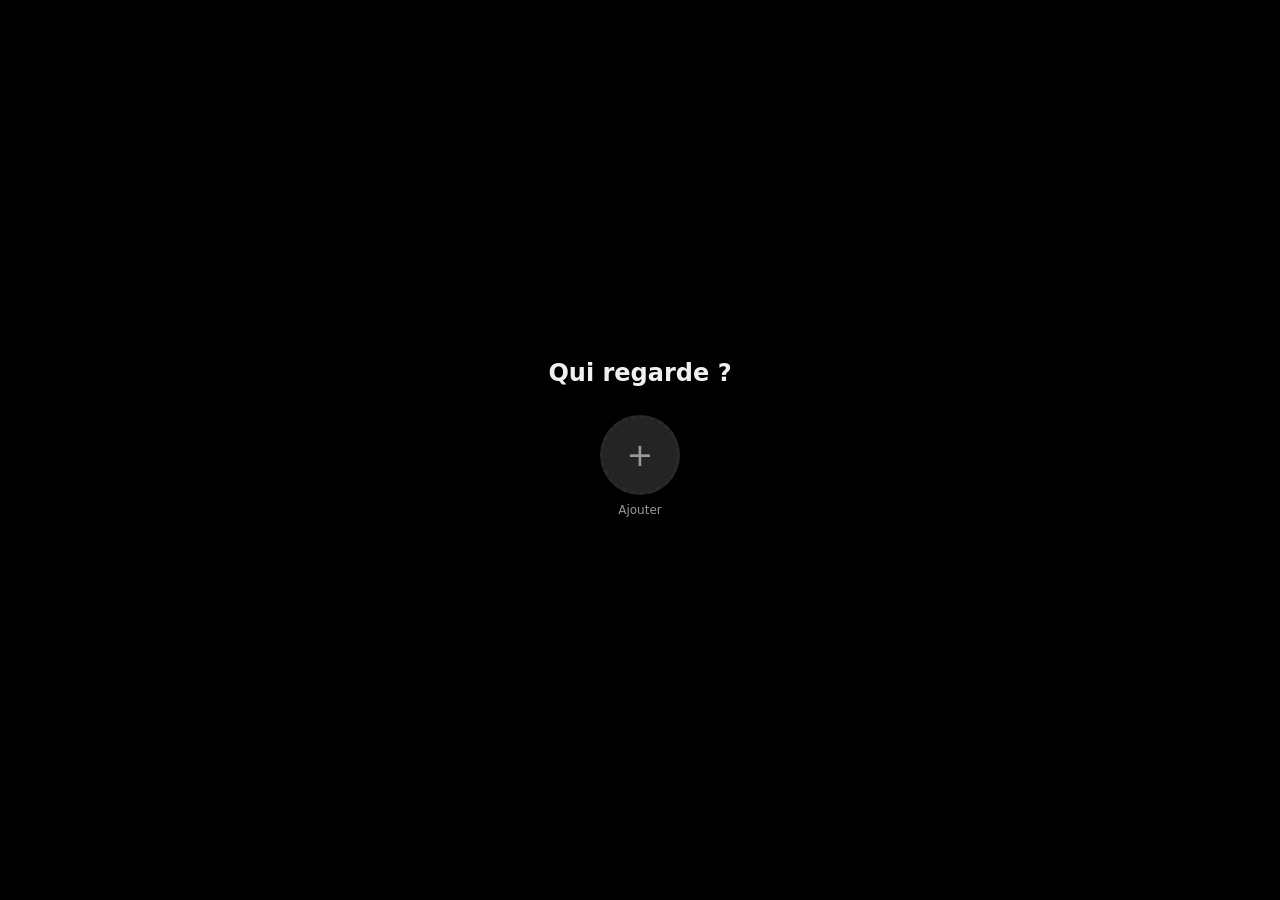
==== index.html @ 2c0d7f0f "Add files via upload" ====
<!DOCTYPE html>
<html lang="fr">
<head>
<meta charset="UTF-8">
<meta name="viewport" content="width=device-width, initial-scale=1, viewport-fit=cover">
<meta name="theme-color" content="#0f0f0f">
<meta name="mobile-web-app-capable" content="true">
<meta name="apple-mobile-web-app-capable" content="true">
<title>OfflinePlay</title>
<link rel="manifest" href="manifest.json">
<style>
*{box-sizing:border-box;margin:0;padding:0;-webkit-tap-highlight-color:transparent}
:root{
  --bg:#0f0f0f;--bg2:#1a1a1a;--bg3:#242424;--bg4:#2e2e2e;
  --text:#f0f0f0;--text2:#999;--text3:#555;
  --accent:#e50914;--border:#2a2a2a;
  --safe-top:env(safe-area-inset-top,0px);
  --safe-bot:env(safe-area-inset-bottom,0px);
}
html,body{height:100%;background:var(--bg);color:var(--text);font-family:-apple-system,system-ui,sans-serif;overflow:hidden}
button,input,textarea{font-family:inherit}

/* ═══════════════ PROFILE SCREEN ═══════════════ */
#profile-screen{position:fixed;inset:0;z-index:1000;background:#000;display:flex;flex-direction:column;align-items:center;justify-content:center;padding:24px;overflow-y:auto}
#profile-screen.hidden{display:none}
.ps-title{font-size:24px;font-weight:700;margin-bottom:28px}
.profiles-row{display:flex;flex-wrap:wrap;gap:14px;justify-content:center;max-width:400px;margin-bottom:24px}
.profile-card{display:flex;flex-direction:column;align-items:center;gap:8px;cursor:pointer}
.profile-card:active{opacity:0.7}
.profile-avatar-wrap{width:80px;height:80px;border-radius:50%;overflow:hidden;border:3px solid transparent;transition:border-color 0.2s;background:var(--bg3);display:flex;align-items:center;justify-content:center}
.profile-card:hover .profile-avatar-wrap{border-color:#fff}
.profile-avatar-wrap svg,.profile-avatar-wrap img{width:100%;height:100%;object-fit:cover}
.profile-pname{font-size:12px;color:var(--text2);text-align:center;max-width:80px;overflow:hidden;text-overflow:ellipsis;white-space:nowrap}
.add-profile-card{display:flex;flex-direction:column;align-items:center;gap:8px;cursor:pointer}
.add-profile-card:active{opacity:0.7}
.add-profile-circle{width:80px;height:80px;border-radius:50%;background:var(--bg3);border:3px dashed var(--border);display:flex;align-items:center;justify-content:center;font-size:32px;color:var(--text2);transition:border-color 0.2s}
.add-profile-card:hover .add-profile-circle{border-color:var(--text2)}
.add-profile-label{font-size:12px;color:var(--text2)}

/* PROFILE MODAL */
#profile-modal{display:none;position:fixed;inset:0;z-index:1100;background:rgba(0,0,0,0.85);align-items:flex-end;justify-content:center}
#profile-modal.open{display:flex}
.pm-sheet{background:var(--bg2);border-radius:20px 20px 0 0;padding:20px 20px calc(24px + var(--safe-bot));width:100%;max-height:90vh;overflow-y:auto}
.pm-handle{width:36px;height:4px;background:var(--bg4);border-radius:2px;margin:0 auto 16px}
.pm-title{font-size:17px;font-weight:600;margin-bottom:14px;text-align:center}
.pm-avatar-big{width:80px;height:80px;border-radius:50%;margin:0 auto 14px;overflow:hidden;background:var(--bg3);border:3px solid var(--border);display:flex;align-items:center;justify-content:center}
.pm-avatar-big svg,.pm-avatar-big img{width:100%;height:100%;object-fit:cover}
.pm-section-label{font-size:11px;font-weight:600;letter-spacing:0.08em;text-transform:uppercase;color:var(--text2);margin-bottom:10px}
.pm-chars-grid{display:grid;grid-template-columns:repeat(4,1fr);gap:10px;margin-bottom:16px}
.pm-char{width:100%;aspect-ratio:1;border-radius:50%;background:var(--bg3);border:2px solid transparent;cursor:pointer;overflow:hidden;display:flex;align-items:center;justify-content:center;transition:border-color 0.15s}
.pm-char.sel{border-color:#fff}
.pm-char svg,.pm-char img{width:90%;height:90%;object-fit:cover;border-radius:50%}
.pm-colors{display:flex;gap:8px;flex-wrap:wrap;margin-bottom:14px}
.pm-color{width:28px;height:28px;border-radius:50%;cursor:pointer;border:2px solid transparent;flex-shrink:0}
.pm-color.sel{border-color:#fff}
.pm-input{width:100%;background:var(--bg3);border:1px solid var(--border);border-radius:10px;padding:12px 14px;font-size:15px;color:var(--text);outline:none;margin-bottom:14px;text-align:center}
.pm-actions{display:flex;gap:8px}
.pm-btn{flex:1;padding:13px;border-radius:12px;border:none;font-size:14px;font-weight:600;cursor:pointer}
.pm-btn.sec{background:var(--bg3);color:var(--text2)}
.pm-btn.pri{background:var(--accent);color:#fff}
.pm-btn:active{opacity:0.8}

/* ═══════════════ APP ═══════════════ */
#app{display:none;flex-direction:column;height:100%;padding-top:var(--safe-top)}
#app.visible{display:flex}
#topbar{display:flex;align-items:center;gap:10px;padding:10px 16px 6px;flex-shrink:0}
.app-logo{font-size:20px;font-weight:900;color:var(--accent);letter-spacing:-0.5px;flex:1;cursor:pointer}
.icon-btn{background:var(--bg3);border:none;color:var(--text);width:34px;height:34px;border-radius:50%;display:flex;align-items:center;justify-content:center;flex-shrink:0;font-size:17px}
.icon-btn:active{opacity:0.7}
#profile-chip{display:flex;align-items:center;gap:6px;cursor:pointer;padding:2px}
#chip-avatar{width:30px;height:30px;border-radius:50%;overflow:hidden;background:var(--bg3);border:2px solid var(--border);display:flex;align-items:center;justify-content:center}
#chip-avatar svg,#chip-avatar img{width:100%;height:100%;object-fit:cover}
.lists-btn{margin-left:2px}
.lo-card{background:var(--bg2);border:1px solid var(--border);border-radius:14px;padding:14px;margin-bottom:10px;cursor:pointer}
.lo-card:active{opacity:0.7}
.lo-name{font-size:15px;font-weight:600;margin-bottom:4px}
.lo-stats{display:flex;gap:14px;font-size:11px;color:var(--text2)}
.lo-cover-row{display:flex;margin-top:10px;gap:-10px}
.lo-thumb-stack{display:flex}
.lo-thumb-stack img,.lo-thumb-stack .lo-thumb-ph{width:42px;height:42px;border-radius:7px;object-fit:cover;border:2px solid var(--bg2);margin-left:-10px;background:var(--bg3);display:flex;align-items:center;justify-content:center;font-size:16px}
.lo-thumb-stack >:first-child{margin-left:0}

/* CONTENT */
#content{flex:1;overflow-y:auto;overflow-x:hidden;-webkit-overflow-scrolling:touch;padding-bottom:4px}

/* HERO BANNER */
.hero-banner{position:relative;width:100%;height:460px;overflow:hidden;flex-shrink:0;margin-bottom:22px}
.hero-track{display:flex;height:100%;transition:transform 0.6s cubic-bezier(0.4,0,0.2,1)}
.hero-slide{flex-shrink:0;width:100%;height:100%;position:relative;cursor:pointer}
.hero-slide img{width:100%;height:100%;object-fit:cover;display:block}
.hero-placeholder{width:100%;height:100%;background:linear-gradient(135deg,var(--bg2),var(--bg3));display:flex;align-items:center;justify-content:center;font-size:56px}
.hero-overlay{position:absolute;inset:0;background:linear-gradient(to top,rgba(0,0,0,0.92) 0%,rgba(0,0,0,0.35) 50%,rgba(0,0,0,0.05) 75%,transparent 100%)}
.hero-new-badge{position:absolute;top:16px;left:16px;background:var(--accent);color:#fff;font-size:10px;font-weight:700;letter-spacing:0.04em;padding:4px 9px;border-radius:5px;z-index:2;text-transform:uppercase}
.hero-info{position:absolute;bottom:20px;left:16px;right:16px}
.hero-title{font-size:23px;font-weight:800;margin-bottom:6px;text-shadow:0 2px 8px rgba(0,0,0,0.95);line-height:1.15}
.hero-desc{font-size:12.5px;color:rgba(255,255,255,0.82);line-height:1.4;margin-bottom:12px;display:-webkit-box;-webkit-line-clamp:2;-webkit-box-orient:vertical;overflow:hidden;text-shadow:0 1px 4px rgba(0,0,0,0.8)}
.hero-meta-row{display:flex;align-items:center;gap:8px;margin-bottom:12px}
.hero-meta-tag{font-size:11px;color:rgba(255,255,255,0.75);background:rgba(255,255,255,0.12);padding:2px 8px;border-radius:5px}
.hero-add-btn{display:flex;align-items:center;gap:6px;background:rgba(255,255,255,0.16);backdrop-filter:blur(6px);border:1px solid rgba(255,255,255,0.25);color:#fff;padding:9px 16px;border-radius:9px;font-size:13px;font-weight:600;cursor:pointer}
.hero-add-btn:active{background:rgba(255,255,255,0.28)}
.hero-add-btn.added{background:rgba(255,255,255,0.9);color:#000;border-color:#fff}
.hero-dots{position:absolute;bottom:18px;right:16px;display:flex;gap:5px}
.hero-dot{width:7px;height:7px;border-radius:50%;background:rgba(255,255,255,0.4);transition:background 0.3s}
.hero-dot.active{background:#fff}

/* SECTIONS */
.section{padding:0 16px;margin-bottom:20px}
.section-header{display:flex;align-items:center;justify-content:space-between;margin-bottom:10px}
.section-title{font-size:12px;font-weight:700;letter-spacing:0.08em;text-transform:uppercase;color:var(--text2)}
.section-action{font-size:12px;color:var(--text2);background:none;border:none;cursor:pointer;padding:4px 8px;border-radius:6px}
.section-action:active{background:var(--bg3)}

/* TOP 10 — variants: film (vertical poster), video (rectangle 16:9), music (rectangle 16:9) */
.top10-scroll{display:flex;overflow-x:auto;padding:0 16px 8px;-webkit-overflow-scrolling:touch;gap:0}
.top10-scroll::-webkit-scrollbar{display:none}
.top10-card{flex-shrink:0;position:relative;cursor:pointer;margin-right:-16px}
.top10-card:last-child{margin-right:0}
.top10-card:active{opacity:0.8}
.top10-poster{border-radius:8px;object-fit:cover;display:block;background:var(--bg3)}
.top10-noposter{border-radius:8px;background:var(--bg3);display:flex;align-items:center;justify-content:center;font-size:30px}
/* film: vertical poster */
.top10-card.t-film .top10-poster,.top10-card.t-film .top10-noposter{width:104px;height:156px}
/* video/music: rectangle 16:9 */
.top10-card.t-video .top10-poster,.top10-card.t-video .top10-noposter,
.top10-card.t-music .top10-poster,.top10-card.t-music .top10-noposter{width:168px;height:94px}
.top10-num{position:absolute;bottom:-10px;left:-8px;font-size:74px;font-weight:900;line-height:1;color:transparent;-webkit-text-stroke:3px rgba(255,255,255,0.15);z-index:2;pointer-events:none;font-style:italic;user-select:none}
.top10-num.r1{-webkit-text-stroke:3px #f5c518}
.top10-num.r2{-webkit-text-stroke:3px #bbb}
.top10-num.r3{-webkit-text-stroke:3px #cd7f32}
.top10-badge{position:absolute;top:5px;right:5px;background:rgba(0,0,0,0.7);color:#fff;font-size:9px;font-weight:600;padding:2px 5px;border-radius:4px;z-index:3}
.top10-card.playing .top10-poster,.top10-card.playing .top10-noposter{outline:2px solid #fff}

/* FRANCHISES STRIP */
.franchise-scroll{display:flex;overflow-x:auto;padding:0 16px 4px;-webkit-overflow-scrolling:touch;gap:10px}
.franchise-scroll::-webkit-scrollbar{display:none}
.franchise-card{flex-shrink:0;width:128px;height:72px;border-radius:12px;cursor:pointer;display:flex;align-items:center;justify-content:center;padding:14px;position:relative;overflow:hidden}
.franchise-card:active{opacity:0.8;transform:scale(0.97)}
.franchise-card img{max-width:100%;max-height:100%;object-fit:contain;position:relative;z-index:1}

/* MUSIC GRID - small 3 cols */
.music-grid{display:grid;grid-template-columns:repeat(3,1fr);gap:8px}
.music-card{background:var(--bg2);border-radius:10px;overflow:hidden;cursor:pointer;border:1px solid var(--border);position:relative}
.music-card:active{opacity:0.7}
.music-card.playing{border-color:#fff}
.music-thumb{width:100%;aspect-ratio:1;background:var(--bg3);display:flex;align-items:center;justify-content:center;font-size:22px;position:relative;overflow:hidden}
.music-thumb img{width:100%;height:100%;object-fit:cover;position:absolute;inset:0}
.music-thumb .em{position:relative;z-index:1}
.music-body{padding:5px 7px 7px}
.music-name{font-size:10px;font-weight:500;white-space:nowrap;overflow:hidden;text-overflow:ellipsis}
.music-plays{font-size:9px;color:var(--text2);margin-top:1px}
.mplay-ind{position:absolute;bottom:3px;left:50%;transform:translateX(-50%);display:none;gap:2px;align-items:flex-end;height:10px;z-index:3}
.music-card.playing .mplay-ind{display:flex}
.mplay-ind span{width:2px;background:#fff;border-radius:1px;animation:bar 0.8s ease-in-out infinite}
.mplay-ind span:nth-child(2){animation-delay:.15s}
.mplay-ind span:nth-child(3){animation-delay:.3s}
@keyframes bar{0%,100%{height:2px}50%{height:9px}}

/* VIDEO / FILM GRID - 2 cols */
.vf-grid{display:grid;grid-template-columns:repeat(2,1fr);gap:10px}
.vf-card{background:var(--bg2);border-radius:12px;overflow:hidden;cursor:pointer;border:1px solid var(--border);position:relative}
.vf-card:active{opacity:0.7}
.vf-card.playing{border-color:#fff}
.vf-thumb{width:100%;aspect-ratio:16/9;background:var(--bg3);display:flex;align-items:center;justify-content:center;font-size:28px;position:relative;overflow:hidden}
.vf-thumb img{width:100%;height:100%;object-fit:cover;position:absolute;inset:0}
.vf-thumb .em{position:relative;z-index:1}
.vf-body{padding:8px}
.vf-name{font-size:12px;font-weight:500;white-space:nowrap;overflow:hidden;text-overflow:ellipsis}
.vf-plays{font-size:10px;color:var(--text2);margin-top:2px}
.card-acts{position:absolute;top:5px;right:5px;z-index:5;display:flex;gap:3px}
.c-btn{background:rgba(0,0,0,0.7);border:none;border-radius:5px;color:#fff;font-size:10px;padding:3px 6px}
.c-btn.del{color:#ff6b6b}
.c-btn:active{opacity:0.7}
.badge-off{position:absolute;top:5px;left:5px;z-index:4;background:rgba(0,0,0,0.65);color:#fff;font-size:8px;padding:1px 5px;border-radius:3px;font-weight:600}

/* PLAYLISTS */
.playlist-list{display:flex;flex-direction:column;gap:8px}
.playlist-item{background:var(--bg2);border:1px solid var(--border);border-radius:12px;padding:10px 12px;display:flex;align-items:center;gap:10px;cursor:pointer}
.playlist-item:active{opacity:0.7}
.pl-icon{width:40px;height:40px;border-radius:8px;background:var(--bg3);display:flex;align-items:center;justify-content:center;font-size:18px;overflow:hidden;flex-shrink:0}
.pl-icon img{width:100%;height:100%;object-fit:cover}
.pl-info{flex:1;min-width:0}
.pl-name{font-size:13px;font-weight:500;white-space:nowrap;overflow:hidden;text-overflow:ellipsis}
.pl-meta{font-size:11px;color:var(--text2);margin-top:1px}
.pl-del{background:none;border:none;color:var(--text3);font-size:16px;padding:4px;flex-shrink:0}
.pl-del:active{color:#ff6b6b}
.new-btn{background:var(--bg2);border:1px dashed var(--border);border-radius:12px;padding:12px;display:flex;align-items:center;justify-content:center;gap:8px;cursor:pointer;font-size:13px;color:var(--text2);width:100%}
.new-btn:active{background:var(--bg3)}

/* CHANNELS */
.ch-grid{display:grid;grid-template-columns:repeat(3,1fr);gap:10px}
.ch-card{background:var(--bg2);border:1px solid var(--border);border-radius:12px;padding:12px 8px;display:flex;flex-direction:column;align-items:center;gap:5px;cursor:pointer}
.ch-card:active{opacity:0.7}
.ch-av{width:50px;height:50px;border-radius:50%;background:var(--bg3);display:flex;align-items:center;justify-content:center;font-size:20px;overflow:hidden;border:2px solid var(--border)}
.ch-av img{width:100%;height:100%;object-fit:cover}
.ch-name{font-size:11px;font-weight:600;text-align:center;white-space:nowrap;overflow:hidden;text-overflow:ellipsis;width:100%}
.ch-meta{font-size:10px;color:var(--text2)}
.new-ch-btn{background:var(--bg2);border:1px dashed var(--border);border-radius:12px;padding:16px 8px;display:flex;flex-direction:column;align-items:center;justify-content:center;gap:4px;cursor:pointer;font-size:11px;color:var(--text2);width:100%;min-height:100px}
.new-ch-btn:active{background:var(--bg3)}

/* CHANNEL / PLAYLIST VIEW */
.fullview{display:none;position:fixed;inset:0;z-index:300;background:var(--bg);overflow-y:auto;padding-bottom:160px}
.fullview.open{display:block}
.fv-header{display:flex;align-items:center;gap:12px;padding:calc(var(--safe-top)+12px) 16px 14px;border-bottom:1px solid var(--border)}
.fv-back{background:var(--bg3);border:none;color:var(--text);width:36px;height:36px;border-radius:50%;display:flex;align-items:center;justify-content:center;font-size:22px;cursor:pointer;flex-shrink:0}
.fv-title{font-size:16px;font-weight:600;flex:1}
.fv-actions{display:flex;gap:8px;padding:10px 16px;border-bottom:1px solid var(--border)}
.fv-btn{flex:1;padding:9px;border-radius:10px;border:none;font-size:13px;font-weight:600}
.fv-btn.pri{background:var(--accent);color:#fff}
.fv-btn.sec{background:var(--bg3);color:var(--text)}
.fv-btn.dan{background:#3a1a1a;color:#ff6b6b;flex:0;padding:9px 14px}
.fv-btn:active{opacity:0.8}
.track-list{padding:10px 16px}
.track-item{display:flex;align-items:center;gap:10px;padding:9px 0;border-bottom:1px solid var(--border);cursor:pointer}
.track-item:last-child{border-bottom:none}
.track-item:active{opacity:0.7}
.tr-thumb{width:40px;height:40px;border-radius:7px;background:var(--bg3);display:flex;align-items:center;justify-content:center;font-size:16px;overflow:hidden;flex-shrink:0}
.tr-thumb img{width:100%;height:100%;object-fit:cover}
.tr-info{flex:1;min-width:0}
.tr-name{font-size:13px;font-weight:500;white-space:nowrap;overflow:hidden;text-overflow:ellipsis}
.tr-type{font-size:11px;color:var(--text2);margin-top:1px}
.tr-del{background:none;border:none;color:var(--text3);font-size:16px;padding:4px;flex-shrink:0}

/* PLAYER */
#player{background:var(--bg2);border-top:1px solid var(--border);padding:10px 16px;padding-bottom:calc(6px + var(--safe-bot));flex-shrink:0;display:none}
#player.visible{display:block}
.pl-top{display:flex;align-items:center;gap:10px;margin-bottom:8px}
#pl-thumb{width:40px;height:40px;border-radius:7px;background:var(--bg3);display:flex;align-items:center;justify-content:center;font-size:18px;overflow:hidden;flex-shrink:0}
#pl-thumb img{width:100%;height:100%;object-fit:cover}
#pl-info{flex:1;min-width:0}
#pl-title{font-size:13px;font-weight:600;white-space:nowrap;overflow:hidden;text-overflow:ellipsis}
#pl-sub{font-size:11px;color:var(--text2);margin-top:1px}
.pl-controls{display:flex;align-items:center;justify-content:center;gap:16px;margin-bottom:8px}
.pp-btn{background:none;border:none;color:var(--text2);cursor:pointer;padding:5px;display:flex;font-size:22px;border-radius:50%}
.pp-btn:active{color:var(--text)}
.pp-btn.main{background:#fff;color:#000;width:40px;height:40px;justify-content:center;font-size:18px;border-radius:50%}
.pp-btn.main:active{opacity:0.8}
.prog-row{display:flex;align-items:center;gap:8px;margin-bottom:8px}
#prog-bar{flex:1;height:3px;background:var(--bg4);border-radius:2px;cursor:pointer}
#prog-fill{height:100%;background:#fff;border-radius:2px;width:0%;transition:width 0.4s linear}
.ptime{font-size:10px;color:var(--text2);min-width:28px}
.vol-row{display:flex;align-items:center;gap:6px}
.vol-icon{font-size:11px;color:var(--text3)}
#vol-bar{width:90px;-webkit-appearance:none;appearance:none;height:2px;border-radius:2px;background:var(--bg4);outline:none;cursor:pointer;flex-shrink:0}
#vol-bar::-webkit-slider-thumb{-webkit-appearance:none;width:10px;height:10px;border-radius:50%;background:#fff}
#vol-bar::-moz-range-thumb{width:10px;height:10px;border-radius:50%;background:#fff;border:none}

/* NAV */
#nav{display:flex;border-top:1px solid var(--border);flex-shrink:0;padding-bottom:var(--safe-bot);background:var(--bg)}
.nav-tab{flex:1;display:flex;flex-direction:column;align-items:center;justify-content:center;padding:8px 2px;cursor:pointer;gap:3px;border:none;background:none;color:var(--text2);font-size:9px;font-weight:500;letter-spacing:0.03em}
.nav-tab.active{color:var(--text)}
.nav-tab svg{width:20px;height:20px}

/* MODALS */
.modal-overlay{display:none;position:fixed;inset:0;z-index:500;background:rgba(0,0,0,0.75);align-items:flex-end;justify-content:center}
.modal-overlay.open{display:flex}
.modal-sheet{background:var(--bg2);border-radius:20px 20px 0 0;padding:20px 20px calc(20px + var(--safe-bot));width:100%;max-height:85vh;overflow-y:auto}
.m-handle{width:36px;height:4px;background:var(--bg4);border-radius:2px;margin:0 auto 16px}
.m-title{font-size:16px;font-weight:600;margin-bottom:4px}
.m-sub{font-size:13px;color:var(--text2);margin-bottom:16px}
.m-preview{width:100%;aspect-ratio:16/9;background:var(--bg3);border-radius:12px;display:flex;align-items:center;justify-content:center;font-size:48px;margin-bottom:14px;overflow:hidden}
.m-preview img{width:100%;height:100%;object-fit:cover}
.m-input{width:100%;background:var(--bg3);border:1px solid var(--border);border-radius:10px;padding:12px 14px;font-size:14px;color:var(--text);outline:none;margin-bottom:12px}
.m-actions{display:flex;gap:8px;margin-top:4px}
.m-btn{flex:1;padding:13px;border-radius:12px;border:none;font-size:14px;font-weight:500;cursor:pointer}
.m-btn.sec{background:var(--bg3);color:var(--text2)}
.m-btn.pri{background:var(--accent);color:#fff}
.m-btn.dan{background:#3a1a1a;color:#ff6b6b}
.m-btn:active{opacity:0.8}
.pick-check{width:22px;height:22px;border:2px solid var(--border);border-radius:50%;flex-shrink:0;display:flex;align-items:center;justify-content:center;font-size:12px}
.pick-check.checked{background:#fff;border-color:#fff;color:#000}

/* VIDEO FULLSCREEN */
#video-modal{display:none;position:fixed;inset:0;z-index:600;background:#000;align-items:center;justify-content:center;flex-direction:column}
#video-modal.open{display:flex}
#vid-player{width:100%;max-height:80vh}
#vid-close{margin-top:14px;background:rgba(255,255,255,0.15);border:none;color:#fff;padding:10px 24px;border-radius:10px;font-size:14px;cursor:pointer}

/* CHANNEL MODAL */
#channel-modal .m-av-preview{width:72px;height:72px;border-radius:50%;background:var(--bg3);display:flex;align-items:center;justify-content:center;font-size:30px;cursor:pointer;overflow:hidden;border:2px solid var(--border);margin:0 auto 8px}
#channel-modal .m-av-preview img{width:100%;height:100%;object-fit:cover;border-radius:50%}

/* EMPTY */
.empty{text-align:center;padding:40px 20px;color:var(--text2)}
.empty .icon{font-size:44px;margin-bottom:10px}
.empty p{font-size:14px;line-height:1.5}
.import-big{margin:14px auto 0;display:flex;align-items:center;gap:8px;background:var(--accent);color:#fff;border:none;border-radius:12px;padding:12px 22px;font-size:14px;font-weight:600;cursor:pointer}

/* TOAST */
#toast{position:fixed;bottom:150px;left:50%;transform:translateX(-50%) translateY(12px);background:var(--bg4);color:var(--text);padding:10px 18px;border-radius:20px;font-size:13px;opacity:0;transition:all 0.25s;pointer-events:none;white-space:nowrap;z-index:999}
#toast.show{opacity:1;transform:translateX(-50%) translateY(0)}

/* SEARCH */
#search-bar{padding:0 16px 10px;flex-shrink:0}
#search-input{width:100%;background:var(--bg2);border:1px solid var(--border);border-radius:12px;padding:10px 16px 10px 38px;font-size:14px;color:var(--text);outline:none;font-family:inherit}
#search-input:focus{border-color:var(--text3)}
#search-wrap{position:relative}
#search-icon{position:absolute;left:12px;top:50%;transform:translateY(-50%);color:var(--text3);font-size:16px;pointer-events:none}
#search-clear{position:absolute;right:12px;top:50%;transform:translateY(-50%);background:none;border:none;color:var(--text3);font-size:18px;cursor:pointer;display:none;padding:0}
#search-results{padding:0 16px}
.search-section-title{font-size:11px;font-weight:700;letter-spacing:0.08em;text-transform:uppercase;color:var(--text2);margin:14px 0 8px}
.search-empty{text-align:center;padding:40px 20px;color:var(--text2);font-size:14px}

/* REMOTE PC */
.pc-status{display:flex;align-items:center;gap:10px;background:var(--bg3);border-radius:12px;padding:14px;margin-bottom:14px}
.pc-dot{width:10px;height:10px;border-radius:50%;background:var(--text3);flex-shrink:0}
.pc-dot.online{background:#1db954;box-shadow:0 0 6px #1db954}
.pc-dot.checking{background:#ff9800;animation:pdot 1s infinite}
@keyframes pdot{0%,100%{opacity:1}50%{opacity:0.3}}
.pc-name-el{font-size:13px;font-weight:600}
.pc-status-el{font-size:11px;color:var(--text2);margin-top:2px}
.remote-play-btn{width:100%;padding:16px;background:var(--accent);color:#fff;border:none;border-radius:14px;font-size:15px;font-weight:700;cursor:pointer;display:flex;align-items:center;justify-content:center;gap:10px;margin-bottom:10px}
.remote-play-btn:active{opacity:0.8}
.remote-play-btn:disabled{background:var(--bg3);color:var(--text3);cursor:not-allowed}
.remote-last{background:var(--bg3);border-radius:10px;padding:12px;margin-bottom:14px}
.remote-last-label{font-size:10px;color:var(--text2);text-transform:uppercase;letter-spacing:0.05em;margin-bottom:6px}
.remote-last-item{display:flex;align-items:center;gap:10px}
.remote-last-thumb{width:36px;height:36px;border-radius:6px;background:var(--bg4);display:flex;align-items:center;justify-content:center;font-size:16px;overflow:hidden;flex-shrink:0}
.remote-last-thumb img{width:100%;height:100%;object-fit:cover}
</style>
</head>
<body>

<!-- ═══ PROFILE SCREEN ═══ -->
<div id="profile-screen">
  <div class="ps-title">Qui regarde ?</div>
  <div class="profiles-row" id="profiles-row"></div>
</div>

<!-- ═══ PROFILE MODAL ═══ -->
<div id="profile-modal">
  <div class="pm-sheet">
    <div class="pm-handle"></div>
    <div class="pm-title">Nouveau profil</div>
    <div class="pm-avatar-big" id="pm-avatar-preview"></div>
    <div class="pm-section-label">Choisis ton personnage</div>
    <div class="pm-chars-grid" id="pm-chars"></div>
    <div class="pm-section-label">Couleur de fond</div>
    <div class="pm-colors" id="pm-colors"></div>
    <input class="pm-input" id="pm-name" type="text" placeholder="Ton prenom..." maxlength="20" autocomplete="off">
    <div class="pm-actions">
      <button class="pm-btn sec" onclick="closeProfileModal()">Annuler</button>
      <button class="pm-btn pri" onclick="saveProfile()">Creer</button>
    </div>
  </div>
</div>

<!-- ═══ APP ═══ -->
<div id="app">
  <div id="topbar">
    <div class="app-logo" onclick="switchProfile()">OfflinePlay</div>
    <div id="profile-chip" onclick="switchProfile()">
      <div id="chip-avatar"></div>
    </div>
    <button class="icon-btn lists-btn" onclick="openListsView()" aria-label="Listes" title="Mes listes">
      <svg viewBox="0 0 24 24" fill="none" stroke="currentColor" stroke-width="2" stroke-linecap="round" stroke-linejoin="round"><line x1="8" y1="6" x2="21" y2="6"/><line x1="8" y1="12" x2="21" y2="12"/><line x1="8" y1="18" x2="21" y2="18"/><line x1="3" y1="6" x2="3.01" y2="6"/><line x1="3" y1="12" x2="3.01" y2="12"/><line x1="3" y1="18" x2="3.01" y2="18"/></svg>
    </button>
    <button class="icon-btn" onclick="openRemoteModal()" aria-label="Remote PC" title="Envoyer sur PC">
      <svg viewBox="0 0 24 24" fill="none" stroke="currentColor" stroke-width="2" stroke-linecap="round" stroke-linejoin="round"><rect x="2" y="3" width="20" height="14" rx="2"/><line x1="8" y1="21" x2="16" y2="21"/><line x1="12" y1="17" x2="12" y2="21"/></svg>
    </button>
    <button class="icon-btn" onclick="document.getElementById('file-input').click()" aria-label="Importer">
      <svg viewBox="0 0 24 24" fill="none" stroke="currentColor" stroke-width="2" stroke-linecap="round" stroke-linejoin="round"><path d="M21 15v4a2 2 0 0 1-2 2H5a2 2 0 0 1-2-2v-4"/><polyline points="17 8 12 3 7 8"/><line x1="12" y1="3" x2="12" y2="15"/></svg>
    </button>
    <input type="file" id="file-input" style="display:none" multiple accept="audio/*,video/*" onchange="handleFiles(this.files)">
  </div>
  <div id="search-bar-wrap" style="padding:0 16px 8px;flex-shrink:0">
    <div id="search-wrap" style="position:relative">
      <span id="search-icon" style="position:absolute;left:12px;top:50%;transform:translateY(-50%);color:var(--text3);font-size:15px;pointer-events:none">&#128269;</span>
      <input type="search" id="search-input" style="width:100%;background:var(--bg2);border:1px solid var(--border);border-radius:12px;padding:9px 36px 9px 36px;font-size:14px;color:var(--text);outline:none;font-family:inherit" placeholder="Rechercher..." oninput="onSearch(this.value)" autocomplete="off" autocorrect="off">
      <button id="search-clear" style="position:absolute;right:12px;top:50%;transform:translateY(-50%);background:none;border:none;color:var(--text3);font-size:16px;cursor:pointer;display:none;padding:0" onclick="clearSearch()">&#10005;</button>
    </div>
  </div>
  <div id="search-results" style="display:none;overflow-y:auto;flex:1;padding:0 16px"></div>
  <div id="content"></div>
  <div id="player">
    <div class="pl-top">
      <div id="pl-thumb"><span>&#127925;</span></div>
      <div id="pl-info"><div id="pl-title">&#8212;</div><div id="pl-sub">&#8212;</div></div>
      <button class="icon-btn" onclick="openAddToPlModal()" style="background:transparent;border:1px solid var(--border)">
        <svg viewBox="0 0 24 24" fill="none" stroke="currentColor" stroke-width="2" stroke-linecap="round" stroke-linejoin="round"><line x1="12" y1="5" x2="12" y2="19"/><line x1="5" y1="12" x2="19" y2="12"/></svg>
      </button>
    </div>
    <div class="prog-row">
      <span class="ptime" id="t-cur">0:00</span>
      <div id="prog-bar" onclick="seekTo(event)"><div id="prog-fill"></div></div>
      <span class="ptime" id="t-tot">0:00</span>
    </div>
    <div class="pl-controls" style="justify-content:space-between">
      <div style="display:flex;align-items:center;gap:16px">
        <button class="pp-btn" onclick="prevTrack()"><svg viewBox="0 0 24 24" fill="currentColor"><path d="M6 6h2v12H6zm3.5 6 8.5 6V6z"/></svg></button>
        <button class="pp-btn main" id="play-btn" onclick="togglePlay()"><svg id="play-icon" viewBox="0 0 24 24" fill="currentColor"><path d="M8 5v14l11-7z"/></svg></button>
        <button class="pp-btn" onclick="nextTrack()"><svg viewBox="0 0 24 24" fill="currentColor"><path d="M6 18l8.5-6L6 6v12zM16 6v12h2V6h-2z"/></svg></button>
      </div>
      <div class="vol-row">
        <span class="vol-icon">&#128264;</span>
        <input type="range" id="vol-bar" min="0" max="1" step="0.01" value="1" oninput="audio.volume=this.value">
        <span class="vol-icon">&#128266;</span>
      </div>
    </div>
  </div>
  <nav id="nav">
    <button class="nav-tab active" id="tab-home" onclick="showTab('home')">
      <svg viewBox="0 0 24 24" fill="none" stroke="currentColor" stroke-width="2" stroke-linecap="round" stroke-linejoin="round"><path d="M3 9l9-7 9 7v11a2 2 0 0 1-2 2H5a2 2 0 0 1-2-2z"/><polyline points="9 22 9 12 15 12 15 22"/></svg>
      Accueil
    </button>
    <button class="nav-tab" id="tab-music" onclick="showTab('music')">
      <svg viewBox="0 0 24 24" fill="none" stroke="currentColor" stroke-width="2" stroke-linecap="round" stroke-linejoin="round"><path d="M9 18V5l12-2v13"/><circle cx="6" cy="18" r="3"/><circle cx="18" cy="16" r="3"/></svg>
      Musique
    </button>
    <button class="nav-tab" id="tab-videos" onclick="showTab('videos')">
      <svg viewBox="0 0 24 24" fill="none" stroke="currentColor" stroke-width="2" stroke-linecap="round" stroke-linejoin="round"><polygon points="23 7 16 12 23 17 23 7"/><rect x="1" y="5" width="15" height="14" rx="2" ry="2"/></svg>
      Videos
    </button>
    <button class="nav-tab" id="tab-films" onclick="showTab('films')">
      <svg viewBox="0 0 24 24" fill="none" stroke="currentColor" stroke-width="2" stroke-linecap="round" stroke-linejoin="round"><rect x="2" y="2" width="20" height="20" rx="2.18" ry="2.18"/><line x1="7" y1="2" x2="7" y2="22"/><line x1="17" y1="2" x2="17" y2="22"/><line x1="2" y1="12" x2="22" y2="12"/><line x1="2" y1="7" x2="7" y2="7"/><line x1="2" y1="17" x2="7" y2="17"/><line x1="17" y1="17" x2="22" y2="17"/><line x1="17" y1="7" x2="22" y2="7"/></svg>
      Films
    </button>
  </nav>
</div>

<!-- CHANNEL VIEW -->
<div class="fullview" id="channel-view">
  <div class="fv-header">
    <button class="fv-back" onclick="closeChannelView()">&#8249;</button>
    <div class="fv-title" id="cv-name"></div>
    <button class="icon-btn" onclick="openEditChannelModal()" style="font-size:14px">&#9998;</button>
  </div>
  <div class="fv-actions">
    <button class="fv-btn pri" onclick="playChannel()">&#9654; Tout lire</button>
    <button class="fv-btn sec" onclick="openAddToChannelModal()">+ Ajouter</button>
    <button class="fv-btn dan" onclick="confirmDeleteChannel()">&#128465;</button>
  </div>
  <div class="track-list" id="cv-tracks"></div>
</div>

<!-- LISTS OVERVIEW (toutes les listes du profil) -->
<div class="fullview" id="lists-view">
  <div class="fv-header">
    <button class="fv-back" onclick="closeListsView()">&#8249;</button>
    <div class="fv-title">Mes listes</div>
    <button class="icon-btn" onclick="openNewPlModal()" style="font-size:18px">+</button>
  </div>
  <div style="padding:14px 16px" id="lists-overview-content"></div>
</div>

<!-- PLAYLIST VIEW (détail d'une liste) -->
<div class="fullview" id="playlist-view">
  <div class="fv-header">
    <button class="fv-back" onclick="closePlaylistView()">&#8249;</button>
    <div class="fv-title" id="pv-title"></div>
    <button class="icon-btn" onclick="openAddToPlPickModal()">+</button>
  </div>
  <div id="pv-stats" style="padding:0 16px 12px;display:flex;gap:16px;color:var(--text2);font-size:12px"></div>
  <div class="track-list" id="pv-tracks"></div>
</div>

<!-- VIDEO MODAL -->
<div id="video-modal">
  <video id="vid-player" controls playsinline></video>
  <button id="vid-close" onclick="closeVideo()">&#10005; Fermer</button>
</div>

<!-- THUMB MODAL -->
<div class="modal-overlay" id="thumb-modal">
  <div class="modal-sheet">
    <div class="m-handle"></div>
    <div class="m-title">Miniature</div>
    <div class="m-sub" id="thumb-name"></div>
    <div class="m-preview" id="thumb-preview"></div>
    <input type="file" id="thumb-input" style="display:none" accept="image/*" onchange="previewThumb(this)">
    <div class="m-actions">
      <button class="m-btn sec" onclick="closeThumbModal()">Annuler</button>
      <button class="m-btn sec" onclick="document.getElementById('thumb-input').click()">&#128247; Choisir</button>
      <button class="m-btn pri" onclick="saveThumb()">Enregistrer</button>
    </div>
  </div>
</div>

<!-- FILM INFO MODAL (date sortie, duree, description) -->
<div class="modal-overlay" id="film-info-modal">
  <div class="modal-sheet">
    <div class="m-handle"></div>
    <div class="m-title">Infos du film</div>
    <div class="m-sub" id="fi-name"></div>
    <label style="display:block;font-size:11px;color:var(--text2);margin-bottom:6px;font-weight:600">DESCRIPTION</label>
    <textarea class="m-input" id="fi-desc-input" placeholder="Synopsis du film..." maxlength="280" rows="3" style="resize:none;font-size:13px"></textarea>
    <div style="display:flex;gap:10px">
      <div style="flex:1">
        <label style="display:block;font-size:11px;color:var(--text2);margin-bottom:6px;font-weight:600">DATE DE SORTIE</label>
        <input class="m-input" id="fi-date-input" type="date">
      </div>
      <div style="flex:1">
        <label style="display:block;font-size:11px;color:var(--text2);margin-bottom:6px;font-weight:600">DUREE</label>
        <div style="display:flex;gap:6px">
          <input class="m-input" id="fi-dur-h" type="number" min="0" max="12" placeholder="h" style="text-align:center">
          <input class="m-input" id="fi-dur-m" type="number" min="0" max="59" placeholder="min" style="text-align:center">
        </div>
      </div>
    </div>
    <label style="display:block;font-size:11px;color:var(--text2);margin-bottom:6px;font-weight:600">FRANCHISE (optionnel)</label>
    <select class="m-input" id="fi-franchise-input" style="margin-bottom:14px">
      <option value="">Aucune</option>
      <option value="Marvel">Marvel</option>
      <option value="Netflix">Netflix</option>
      <option value="Paramount">Paramount</option>
    </select>
    <div class="m-actions">
      <button class="m-btn sec" onclick="closeFilmInfoModal()">Annuler</button>
      <button class="m-btn pri" onclick="saveFilmInfo()">Enregistrer</button>
    </div>
  </div>
</div>

<!-- CHANNEL MODAL -->
<div class="modal-overlay" id="channel-modal">
  <div class="modal-sheet">
    <div class="m-handle"></div>
    <div class="m-title" id="ch-modal-title">Nouvelle chaine</div>
    <div class="m-av-preview" id="ch-av-preview" onclick="document.getElementById('ch-av-input').click()">&#128250;</div>
    <div style="text-align:center;font-size:12px;color:var(--text2);margin-bottom:12px">Photo de profil</div>
    <input type="file" id="ch-av-input" style="display:none" accept="image/*" onchange="previewChAv(this)">
    <input class="m-input" id="ch-name-input" type="text" placeholder="Nom de la chaine..." maxlength="40">
    <div class="m-actions">
      <button class="m-btn sec" onclick="closeChannelModal()">Annuler</button>
      <button class="m-btn pri" id="ch-save-btn" onclick="saveChannel()">Creer</button>
    </div>
  </div>
</div>

<!-- NEW PLAYLIST MODAL -->
<div class="modal-overlay" id="new-pl-modal">
  <div class="modal-sheet">
    <div class="m-handle"></div>
    <div class="m-title">Nouvelle liste</div>
    <input class="m-input" id="pl-name-input" type="text" placeholder="Nom de la liste..." maxlength="50">
    <div class="m-actions">
      <button class="m-btn sec" onclick="document.getElementById('new-pl-modal').classList.remove('open')">Annuler</button>
      <button class="m-btn pri" onclick="createPlaylist()">Creer</button>
    </div>
  </div>
</div>

<!-- PICK MODAL -->
<div class="modal-overlay" id="pick-modal">
  <div class="modal-sheet" style="max-height:80vh">
    <div class="m-handle"></div>
    <div class="m-title" id="pick-title">Ajouter</div>
    <div id="pick-list"></div>
    <div class="m-actions" style="margin-top:14px">
      <button class="m-btn sec" onclick="closePickModal()">Annuler</button>
      <button class="m-btn pri" onclick="confirmPickAdd()">Ajouter</button>
    </div>
  </div>
</div>

<!-- QUICK ADD TO LIST MODAL (depuis le hero) -->
<div class="modal-overlay" id="qa-modal">
  <div class="modal-sheet">
    <div class="m-handle"></div>
    <div class="m-title">Ajouter a une liste</div>
    <div id="qa-list" style="margin-bottom:14px"></div>
    <div style="display:flex;gap:8px;margin-bottom:14px">
      <input class="m-input" id="qa-new-name" type="text" placeholder="Nouvelle liste..." style="margin-bottom:0" maxlength="50">
      <button class="m-btn pri" style="flex:0 0 auto;padding:12px 16px" onclick="createListAndAdd()">+</button>
    </div>
    <button class="m-btn sec" onclick="closeQaModal()" style="width:100%">Fermer</button>
  </div>
</div>

<!-- ADD TO PLAYLIST MODAL -->
<div class="modal-overlay" id="atp-modal">
  <div class="modal-sheet">
    <div class="m-handle"></div>
    <div class="m-title">Ajouter a une liste</div>
    <div id="atp-list" style="margin-bottom:14px"></div>
    <button class="m-btn sec" onclick="document.getElementById('atp-modal').classList.remove('open')" style="width:100%">Annuler</button>
  </div>
</div>

<!-- CONFIRM MODAL -->
<div class="modal-overlay" id="confirm-modal">
  <div class="modal-sheet" style="text-align:center">
    <div class="m-handle"></div>
    <div style="font-size:34px;margin-bottom:8px" id="cf-icon">&#128465;</div>
    <div class="m-title" id="cf-title">Supprimer ?</div>
    <div class="m-sub" id="cf-sub">Action irreversible.</div>
    <div class="m-actions" style="margin-top:8px">
      <button class="m-btn sec" onclick="document.getElementById('confirm-modal').classList.remove('open')">Annuler</button>
      <button class="m-btn dan" id="cf-ok">Supprimer</button>
    </div>
  </div>
</div>

<audio id="audio-el"></audio>
<div id="toast"></div>

<script>
// ═══════════════════════════════════════════
//  AVATARS — 15 personnages SVG illustrés
// ═══════════════════════════════════════════
const CHARS = [
  `<img src="[data-uri]" alt="Clown">`,
  `<img src="[data-uri]" alt="Lapin">`,
  `<img src="[data-uri]" alt="Dentier">`,
  `<img src="[data-uri]" alt="Avatar">`,
];

const CHAR_NAMES = ['Clown','Lapin','Dentier','Avatar'];
const PM_COLORS = ['#e50914','#1db954','#1877f2','#ff9800','#9c27b0','#00bcd4','#e91e63','#795548','#607d8b','#009688'];

// FRANCHISES
const FRANCHISES = [
  {id:"marvel",name:"Marvel",logo:"[data-uri]",color:"#c2150e"},
  {id:"netflix",name:"Netflix",logo:"[data-uri]",color:"#000000"},
  {id:"paramount",name:"Paramount",logo:"[data-uri]",color:"#0a1f6e"},
];


// ═══════════════════════════════════════════
//  DB
// ═══════════════════════════════════════════
const DB_NAME='offlineplay_v6',DB_VER=2;
let db,library=[],playlists=[],channels=[];
let currentIdx=-1,isPlaying=false,currentTab='home',currentQueue=[];
let openPlaylistId=null,openChannelId=null;
let thumbEditId=null,thumbPendingData=null;
let pickMode=null,pickSelected=new Set();
let chAvData=null,editingChannelId=null;
const audio=document.getElementById('audio-el');
const ICONS={audio:'🎵',video:'🎬',film:'🎬',podcast:'🎙'};
const TYPE_LABEL={audio:'Musique',video:'Video',film:'Film',podcast:'Podcast'};

function openDB(){
  return new Promise((res,rej)=>{
    const r=indexedDB.open(DB_NAME,DB_VER);
    r.onupgradeneeded=e=>{
      const d=e.target.result;
      ['files','playlists','channels'].forEach(s=>{if(!d.objectStoreNames.contains(s))d.createObjectStore(s,{keyPath:'id',autoIncrement:true});});
      if(!d.objectStoreNames.contains('thumbs'))d.createObjectStore('thumbs',{keyPath:'id'});
    };
    r.onsuccess=e=>{db=e.target.result;res()};
    r.onerror=rej;
  });
}
const dbAll=s=>new Promise(res=>{const t=db.transaction(s,'readonly'),q=t.objectStore(s).getAll();q.onsuccess=()=>res(q.result);});
const dbAdd=(s,d)=>new Promise((res,rej)=>{
  const rec={...d};delete rec.id; // remove id so autoIncrement works
  const t=db.transaction(s,'readwrite');
  const store=t.objectStore(s);
  const q=store.add(rec);
  q.onsuccess=()=>res(q.result);
  q.onerror=()=>rej(q.error);
  t.onerror=()=>rej(t.error);
});
const dbPut=(s,d)=>new Promise(res=>{const t=db.transaction(s,'readwrite');t.objectStore(s).put(d);t.oncomplete=()=>res();});
const dbDel=(s,id)=>new Promise(res=>{const t=db.transaction(s,'readwrite');t.objectStore(s).delete(id);t.oncomplete=()=>res();});
// Thumb stored separately to avoid size quota on large video files
const dbPutThumb=(id,data)=>new Promise(res=>{const t=db.transaction('thumbs','readwrite');t.objectStore('thumbs').put({id,data});t.oncomplete=()=>res();});
const dbGetThumb=(id)=>new Promise(res=>{const t=db.transaction('thumbs','readonly');const q=t.objectStore('thumbs').get(id);q.onsuccess=()=>res(q.result?q.result.data:null);q.onerror=()=>res(null);});
const dbDelThumb=(id)=>new Promise(res=>{const t=db.transaction('thumbs','readwrite');t.objectStore('thumbs').delete(id);t.oncomplete=()=>res();});
// Save file metadata without the binary data blob (for quick updates)
const dbPutMeta=(s,item)=>new Promise(res=>{const t=db.transaction(s,'readwrite');t.objectStore(s).put(item);t.oncomplete=()=>res();});

async function refresh(){
  library=await dbAll('files');
  // Load thumbs separately for each file
  await Promise.all(library.map(async f=>{
    if(f.thumbId){
      const td=await dbGetThumb(f.thumbId);
      if(td)f.thumb=td;
    }
  }));
  playlists=await dbAll('playlists');
  channels=await dbAll('channels');
  renderTab();
}

// ═══════════════════════════════════════════
//  PROFILES
// ═══════════════════════════════════════════
let profiles=[],currentProfile=null;
let pmSelectedChar=0,pmSelectedColor='#e50914';

function loadProfiles(){
  try{profiles=JSON.parse(localStorage.getItem('op_profiles')||'[]');}catch(e){profiles=[];}
}
function saveProfiles(){localStorage.setItem('op_profiles',JSON.stringify(profiles));}

function renderProfileScreen(){
  const row=document.getElementById('profiles-row');
  let html=profiles.map(p=>`
    <div class="profile-card" onclick="selectProfile(${p.id})">
      <div class="profile-avatar-wrap" style="background:${p.color}">${CHARS[p.charIdx]||CHARS[0]}</div>
      <div class="profile-pname">${p.name}</div>
    </div>`).join('');
  html+=`<div class="add-profile-card" onclick="openProfileModal()">
    <div class="add-profile-circle">+</div>
    <div class="add-profile-label">Ajouter</div>
  </div>`;
  row.innerHTML=html;
}

function selectProfile(id){
  currentProfile=profiles.find(p=>p.id===id);
  if(!currentProfile)return;
  document.getElementById('profile-screen').classList.add('hidden');
  document.getElementById('app').classList.add('visible');
  document.getElementById('search-bar-wrap').style.display='none';
  // update chip
  document.getElementById('chip-avatar').innerHTML=`<div style="width:100%;height:100%;background:${currentProfile.color};border-radius:50%;overflow:hidden;display:flex;align-items:center;justify-content:center">${CHARS[currentProfile.charIdx]||CHARS[0]}</div>`;
  refresh();
}

function switchProfile(){
  audio.pause();isPlaying=false;updatePlayBtn();
  document.getElementById('player').classList.remove('visible');
  currentIdx=-1;currentQueue=[];
  document.getElementById('app').classList.remove('visible');
  document.getElementById('profile-screen').classList.remove('hidden');
}

function openProfileModal(){
  pmSelectedChar=0;pmSelectedColor='#e50914';
  document.getElementById('pm-name').value='';
  document.getElementById('pm-avatar-preview').innerHTML=CHARS[0];
  document.getElementById('pm-avatar-preview').style.background='#e50914';
  // chars
  document.getElementById('pm-chars').innerHTML=CHARS.map((c,i)=>`
    <div class="pm-char${i===0?' sel':''}" onclick="selectChar(${i},this)" title="${CHAR_NAMES[i]}">${c}</div>`).join('');
  // colors
  document.getElementById('pm-colors').innerHTML=PM_COLORS.map(c=>`
    <div class="pm-color${c===pmSelectedColor?' sel':''}" style="background:${c}" onclick="selectPmColor('${c}',this)"></div>`).join('');
  document.getElementById('profile-modal').classList.add('open');
  setTimeout(()=>document.getElementById('pm-name').focus(),300);
}

function selectChar(i,el){
  pmSelectedChar=i;
  document.querySelectorAll('.pm-char').forEach(x=>x.classList.remove('sel'));
  el.classList.add('sel');
  document.getElementById('pm-avatar-preview').innerHTML=CHARS[i];
}

function selectPmColor(c,el){
  pmSelectedColor=c;
  document.querySelectorAll('.pm-color').forEach(x=>x.classList.remove('sel'));
  el.classList.add('sel');
  document.getElementById('pm-avatar-preview').style.background=c;
}

function closeProfileModal(){document.getElementById('profile-modal').classList.remove('open');}

function saveProfile(){
  const name=document.getElementById('pm-name').value.trim();
  if(!name)return;
  const id=Date.now();
  profiles.push({id,name,charIdx:pmSelectedChar,color:pmSelectedColor});
  saveProfiles();closeProfileModal();renderProfileScreen();
  showToast('Profil "'+name+'" cree !');
}

// ═══════════════════════════════════════════
//  IMPORT
// ═══════════════════════════════════════════
async function handleFiles(files){
  if(!files||!files.length)return;
  let count=0;
  for(const file of files){
    try{
      // Store as Blob instead of ArrayBuffer — more memory-efficient for large files
      const t=file.type.startsWith('video')?'video':'audio';
      const fileBlob=file.slice(0,file.size,file.type);
      await dbAdd('files',{name:file.name.replace(/\.[^.]+$/,''),type:t,mime:file.type,data:fileBlob,size:file.size,thumbId:null,plays:0,isFilm:false,added:Date.now()});
      count++;
    } catch(err){
      console.error('Import error for '+file.name+':', err);
      // Fallback: try with ArrayBuffer
      try{
        const buf=await file.arrayBuffer();
        const t=file.type.startsWith('video')?'video':'audio';
        await dbAdd('files',{name:file.name.replace(/\.[^.]+$/,''),type:t,mime:file.type,data:buf,size:file.size,thumbId:null,plays:0,isFilm:false,added:Date.now()}); // no id field — autoIncrement handles it
        count++;
      } catch(err2){
        console.error('Fallback also failed:', err2);
        showToast('Erreur import: '+file.name);
      }
    }
  }
  if(count>0){
    await refresh();
    showToast(count+' fichier'+(count>1?'s':'')+' ajoute'+(count>1?'s':''));
  }
  document.getElementById('file-input').value='';
}

// ═══════════════════════════════════════════
//  TABS
// ═══════════════════════════════════════════
function showTab(tab){
  currentTab=tab;
  ['home','music','videos','films'].forEach(t=>document.getElementById('tab-'+t)&&document.getElementById('tab-'+t).classList.toggle('active',t===tab));
  clearSearch();
  document.getElementById('search-bar-wrap').style.display=(tab==='home')?'none':'';
  renderTab();
}
function renderTab(){
  const el=document.getElementById('content');
  if(currentTab==='home') renderHome(el);
  else if(currentTab==='music') renderMusic(el);
  else if(currentTab==='videos') renderVF(el,'video');
  else if(currentTab==='films') renderVF(el,'film');
}

// ═══════════════════════════════════════════
//  HOME
// ═══════════════════════════════════════════
let heroInterval=null,heroIdx=0;

function renderHome(el){
  if(!library.length){
    el.innerHTML='<div class="empty"><div class="icon">🎧</div><p>Bienvenue sur OfflinePlay !<br>Importe ta musique, tes videos et tes films.</p><button class="import-big" onclick="document.getElementById(\'file-input\').click()">Importer des fichiers</button></div>';
    return;
  }

  // Hero banner — uniquement les 3 derniers ajouts
  const allHero=[...library].sort((a,b)=>(b.added||0)-(a.added||0)).slice(0,3);

  let html='';
  if(allHero.length){
    html+='<div class="hero-banner" id="hero-banner"><div class="hero-track" id="hero-track">';
    allHero.forEach((f,i)=>{
      const gi=library.indexOf(f);
      const inList=isInAnyDefaultList(f.id);
      html+=`<div class="hero-slide" data-gi="${gi}">`;
      if(f.thumb) html+=`<img src="${f.thumb}" alt="${f.name}" style="width:100%;height:100%;object-fit:cover" onclick="playItem(${gi})">`;
      else html+=`<div class="hero-placeholder" onclick="playItem(${gi})">${ICONS[f.type]||'🎬'}</div>`;
      html+=`<div class="hero-new-badge">Nouveau</div><div class="hero-overlay" onclick="playItem(${gi})"></div><div class="hero-info">
        <div class="hero-title" onclick="playItem(${gi})">${f.name}</div>
        ${f.description?`<div class="hero-desc" onclick="playItem(${gi})">${f.description}</div>`:''}
        <button class="hero-add-btn" id="hero-add-${f.id}" onclick="event.stopPropagation();quickAddToList(${f.id},this)">${quickAddIcon()} Ajouter a la liste</button>
      </div></div>`;
    });
    html+='</div>';
    if(allHero.length>1){
      html+='<div class="hero-dots">'+allHero.map((_,i)=>`<div class="hero-dot${i===0?' active':''}" id="hero-dot-${i}"></div>`).join('')+'</div>';
    }
    html+='</div>';
  }

  // Franchises — entre le hero et le premier top10
  html+='<div class="section" style="padding-bottom:0;margin-bottom:14px"><div class="section-header"><span class="section-title">Franchises</span></div></div><div class="franchise-scroll">';
  FRANCHISES.forEach(fr=>{
    html+=`<div class="franchise-card" style="background:${fr.color}" onclick="goToFranchise('${fr.name}')"><img src="${fr.logo}" alt="${fr.name}"></div>`;
  });
  html+='</div><div style="height:24px"></div>';

  // Top 10 musique — rectangulaire
  const music=library.filter(f=>f.type==='audio');
  if(music.length){
    const top=music.slice().sort((a,b)=>(b.plays||0)-(a.plays||0)).slice(0,10);
    html+='<div class="section" style="padding-bottom:0"><div class="section-header"><span class="section-title">🎵 Top 10 Musique</span><button class="section-action" onclick="showTab(\'music\')">Tout voir</button></div></div><div class="top10-scroll">';
    top.forEach((f,i)=>{
      const gi=library.indexOf(f);
      const rc=i===0?'r1':i===1?'r2':i===2?'r3':'';
      html+=`<div class="top10-card t-music${currentIdx===gi?' playing':''}" onclick="playItem(${gi})" style="z-index:${10-i}">${f.thumb?`<img src="${f.thumb}" class="top10-poster" alt="">`:`<div class="top10-noposter">🎵</div>`}<div class="top10-badge">${f.plays||0} ec.</div><div class="top10-num ${rc}">${i+1}</div></div>`;
    });
    html+='</div><div style="height:34px"></div>';
  }

  // Top 10 videos — rectangulaire
  const videos=library.filter(f=>f.type==='video'&&!f.isFilm);
  if(videos.length){
    const top=videos.slice().sort((a,b)=>(b.plays||0)-(a.plays||0)).slice(0,10);
    html+='<div class="section" style="padding-bottom:0"><div class="section-header"><span class="section-title">🎬 Top 10 Videos</span><button class="section-action" onclick="showTab(\'videos\')">Tout voir</button></div></div><div class="top10-scroll">';
    top.forEach((f,i)=>{
      const gi=library.indexOf(f);
      const rc=i===0?'r1':i===1?'r2':i===2?'r3':'';
      html+=`<div class="top10-card t-video${currentIdx===gi?' playing':''}" onclick="playItem(${gi})" style="z-index:${10-i}">${f.thumb?`<img src="${f.thumb}" class="top10-poster" alt="">`:`<div class="top10-noposter">🎬</div>`}<div class="top10-badge">${f.plays||0} v.</div><div class="top10-num ${rc}">${i+1}</div></div>`;
    });
    html+='</div><div style="height:34px"></div>';
  }

  // Top 10 films — vertical (poster classique)
  const films=library.filter(f=>f.isFilm||f.type==='film');
  if(films.length){
    const top=films.slice().sort((a,b)=>(b.plays||0)-(a.plays||0)).slice(0,10);
    html+='<div class="section" style="padding-bottom:0"><div class="section-header"><span class="section-title">🎞 Top 10 Films</span><button class="section-action" onclick="showTab(\'films\')">Tout voir</button></div></div><div class="top10-scroll">';
    top.forEach((f,i)=>{
      const gi=library.indexOf(f);
      const rc=i===0?'r1':i===1?'r2':i===2?'r3':'';
      html+=`<div class="top10-card t-film${currentIdx===gi?' playing':''}" onclick="playItem(${gi})" style="z-index:${10-i}">${f.thumb?`<img src="${f.thumb}" class="top10-poster" alt="">`:`<div class="top10-noposter">🎞</div>`}<div class="top10-badge">${f.plays||0} v.</div><div class="top10-num ${rc}">${i+1}</div></div>`;
    });
    html+='</div><div style="height:34px"></div>';
  }

  el.innerHTML=html;
  allHero.forEach(f=>updateHeroAddBtn(f.id));

  // Start hero auto-scroll
  if(allHero.length>1){
    if(heroInterval)clearInterval(heroInterval);
    heroIdx=0;
    heroInterval=setInterval(()=>{
      heroIdx=(heroIdx+1)%allHero.length;
      const track=document.getElementById('hero-track');
      if(track)track.style.transform=`translateX(-${heroIdx*100}%)`;
      document.querySelectorAll('.hero-dot').forEach((d,i)=>d.classList.toggle('active',i===heroIdx));
    },3500);
  }
}
function goToFranchise(name){
  currentTab='films';
  document.getElementById('tab-films').classList.add('active');
  document.getElementById('tab-home').classList.remove('active');
  document.getElementById('search-bar-wrap').style.display='';
  document.getElementById('search-results').style.display='none';
  document.getElementById('content').style.display='block';
  const items=library.filter(f=>(f.isFilm||f.type==='film')&&f.franchise===name);
  const el=document.getElementById('content');
  if(!items.length){
    el.innerHTML=`<div class="empty"><div class="icon">🎬</div><p>Aucun film ${name} pour le moment.<br>Ajoute la franchise depuis les infos d'un film.</p></div>`;
    return;
  }
  el.innerHTML='<div class="section"><div class="section-header"><span class="section-title">'+items.length+' film'+(items.length!==1?'s':'')+' '+name+'</span></div><div class="vf-grid">'+items.map(f=>vfCard(f,true)).join('')+'</div></div>';
}
function quickAddIcon(){return '<svg viewBox="0 0 24 24" width="14" height="14" fill="none" stroke="currentColor" stroke-width="2.5" stroke-linecap="round" style="vertical-align:-2px"><line x1="12" y1="5" x2="12" y2="19"/><line x1="5" y1="12" x2="19" y2="12"/></svg>';}
function isInAnyDefaultList(fid){
  return playlists.some(p=>(p.profileId===currentProfile.id)&&(p.tracks||[]).includes(fid));
}
function updateHeroAddBtn(fid){
  const btn=document.getElementById('hero-add-'+fid);
  if(!btn)return;
  const inList=isInAnyDefaultList(fid);
  btn.classList.toggle('added',inList);
  btn.innerHTML=inList?'&#10003; Ajoutee':quickAddIcon()+' Ajouter a la liste';
}
async function quickAddToList(fid,btnEl){
  // Open the "add to list" picker for this single file
  quickAddFileId=fid;
  await ensureDefaultListExists();
  document.getElementById('qa-list').innerHTML=myPlaylists().map(p=>{
    const has=(p.tracks||[]).includes(fid);
    return `<div class="atp-item" onclick="toggleQuickAdd(${p.id})">
      <span>${p.name}</span>
      <span style="color:${has?'#fff':'var(--text3)'}">${has?'&#10003;':'+'}</span>
    </div>`;
  }).join('');
  document.getElementById('qa-modal').classList.add('open');
}
let quickAddFileId=null;
async function ensureDefaultListExists(){
  const mine=myPlaylists();
  if(!mine.length){
    await dbAdd('playlists',{name:'Ma liste',profileId:currentProfile.id,tracks:[],created:Date.now()});
    playlists=await dbAll('playlists');
  }
}
async function toggleQuickAdd(plId){
  const pl=playlists.find(p=>p.id===plId);if(!pl)return;
  pl.tracks=pl.tracks||[];
  const has=pl.tracks.includes(quickAddFileId);
  if(has)pl.tracks=pl.tracks.filter(id=>id!==quickAddFileId);
  else pl.tracks.push(quickAddFileId);
  await dbPut('playlists',pl);
  playlists=await dbAll('playlists');
  quickAddToList(quickAddFileId);
  updateHeroAddBtn(quickAddFileId);
}
function closeQaModal(){document.getElementById('qa-modal').classList.remove('open');quickAddFileId=null;renderTab();}
async function createListAndAdd(){
  const name=document.getElementById('qa-new-name').value.trim();if(!name)return;
  await dbAdd('playlists',{name,profileId:currentProfile.id,tracks:quickAddFileId?[quickAddFileId]:[],created:Date.now()});
  playlists=await dbAll('playlists');
  document.getElementById('qa-new-name').value='';
  if(quickAddFileId){quickAddToList(quickAddFileId);updateHeroAddBtn(quickAddFileId);}
  showToast('Liste "'+name+'" creee');
}

// ═══════════════════════════════════════════
//  MUSIC
// ═══════════════════════════════════════════
function renderMusic(el){
  const items=library.filter(f=>f.type==='audio').sort((a,b)=>(b.plays||0)-(a.plays||0));
  if(!items.length){el.innerHTML='<div class="empty"><div class="icon">🎵</div><p>Aucune musique importee.</p><button class="import-big" onclick="document.getElementById(\'file-input\').click()">Importer</button></div>';return;}
  el.innerHTML='<div class="section"><div class="section-header"><span class="section-title">'+items.length+' musique'+(items.length!==1?'s':'')+'</span></div><div class="music-grid">'+items.map(f=>musicCard(f)).join('')+'</div></div>';
}

function musicCard(f){
  const gi=library.indexOf(f);
  return `<div class="music-card${currentIdx===gi?' playing':''}" onclick="playItem(${gi})">
    <span class="badge-off">offline</span>
    <div class="card-acts"><button class="c-btn" onclick="openThumbModal(event,${f.id})">&#128247;</button><button class="c-btn del" onclick="confirmDelFile(event,${f.id})">&#128465;</button></div>
    <div class="music-thumb">${f.thumb?`<img src="${f.thumb}" alt="">`:'<span class="em">🎵</span>'}<div class="mplay-ind"><span></span><span></span><span></span></div></div>
    <div class="music-body"><div class="music-name">${f.name}</div><div class="music-plays">${f.plays||0} ec.</div></div>
  </div>`;
}

// ═══════════════════════════════════════════
//  VIDEOS / FILMS
// ═══════════════════════════════════════════
function renderVF(el,type){
  const isFilmTab=type==='film';
  const items=library.filter(f=>isFilmTab?(f.isFilm||f.type==='film'):(f.type==='video'&&!f.isFilm)).sort((a,b)=>(b.plays||0)-(a.plays||0));
  const label=isFilmTab?'Films':'Videos';
  const icon=isFilmTab?'🎞':'🎬';
  if(!items.length){
    let html=`<div class="empty"><div class="icon">${icon}</div><p>Aucun ${label.toLowerCase()} importe.</p><button class="import-big" onclick="document.getElementById('file-input').click()">Importer</button></div>`;
    if(isFilmTab) html+=`<div style="text-align:center;padding:0 24px 16px;font-size:12px;color:var(--text2)">Importe une video puis marque-la comme Film depuis l\'onglet Videos</div>`;
    el.innerHTML=html;return;
  }
  el.innerHTML='<div class="section"><div class="section-header"><span class="section-title">'+items.length+' '+label+'</span></div><div class="vf-grid">'+items.map(f=>vfCard(f,isFilmTab)).join('')+'</div></div>';
}

function vfCard(f,isFilm){
  const gi=library.indexOf(f);
  const filmBtn=!isFilm?`<button class="c-btn" onclick="markAsFilm(event,${f.id})" title="Marquer comme Film" style="font-size:9px">Film</button>`:`<button class="c-btn" onclick="unmarkFilm(event,${f.id})" title="Retirer des Films" style="font-size:9px;color:#ff9800">Video</button>`;
  const infoBtn=isFilm?`<button class="c-btn" onclick="event.stopPropagation();openFilmInfoModal(${f.id})" title="Infos">&#9998;</button>`:'';
  const metaParts=[];
  if(isFilm&&f.releaseDate)metaParts.push(new Date(f.releaseDate).getFullYear());
  if(isFilm&&f.durationMin)metaParts.push(fmtDurationShort(f.durationMin));
  if(!metaParts.length)metaParts.push((f.plays||0)+' vue'+((f.plays||0)!==1?'s':''));
  return `<div class="vf-card${currentIdx===gi?' playing':''}" onclick="playItem(${gi})">
    <span class="badge-off">offline</span>
    <div class="card-acts"><button class="c-btn" onclick="openThumbModal(event,${f.id})">&#128247;</button>${infoBtn}${filmBtn}<button class="c-btn del" onclick="confirmDelFile(event,${f.id})">&#128465;</button></div>
    <div class="vf-thumb">${f.thumb?`<img src="${f.thumb}" alt="">`:'<span class="em">🎬</span>'}</div>
    <div class="vf-body"><div class="vf-name">${f.name}</div><div class="vf-plays">${metaParts.join(' &bull; ')}</div></div>
  </div>`;
}
function fmtDurationShort(min){
  const h=Math.floor(min/60),m=min%60;
  return h?`${h}h${m?(' '+m+'min'):''}`:`${m}min`;
}

let filmInfoEditId=null;
async function markAsFilm(e,id){
  e.stopPropagation();
  openFilmInfoModal(id);
}
function openFilmInfoModal(id){
  const f=library.find(x=>x.id===id);if(!f)return;
  filmInfoEditId=id;
  document.getElementById('fi-name').textContent=f.name;
  document.getElementById('fi-desc-input').value=f.description||'';
  document.getElementById('fi-date-input').value=f.releaseDate||'';
  document.getElementById('fi-franchise-input').value=f.franchise||'';
  const dm=f.durationMin||0;
  document.getElementById('fi-dur-h').value=dm?Math.floor(dm/60):'';
  document.getElementById('fi-dur-m').value=dm?dm%60:'';
  document.getElementById('film-info-modal').classList.add('open');
}
function closeFilmInfoModal(){document.getElementById('film-info-modal').classList.remove('open');filmInfoEditId=null;}
async function saveFilmInfo(){
  const f=library.find(x=>x.id===filmInfoEditId);if(!f)return;
  const h=parseInt(document.getElementById('fi-dur-h').value)||0;
  const m=parseInt(document.getElementById('fi-dur-m').value)||0;
  f.description=document.getElementById('fi-desc-input').value.trim();
  f.releaseDate=document.getElementById('fi-date-input').value||'';
  f.franchise=document.getElementById('fi-franchise-input').value||'';
  f.durationMin=h*60+m;
  f.isFilm=true;
  await dbPut('files',f);
  closeFilmInfoModal();
  await refresh();
  showToast('Film mis a jour !');
}
async function unmarkFilm(e,id){
  e.stopPropagation();
  const f=library.find(x=>x.id===id);if(!f)return;
  f.isFilm=false;await dbPut('files',f);await refresh();showToast('Remis en Video');
}

// ═══════════════════════════════════════════
//  LISTES (playlists, filtrees par profil)
// ═══════════════════════════════════════════
function myPlaylists(){return playlists.filter(p=>p.profileId===currentProfile.id);}

function openListsView(){
  renderListsOverview();
  document.getElementById('lists-view').classList.add('open');
}
function closeListsView(){document.getElementById('lists-view').classList.remove('open');}

function renderListsOverview(){
  const mine=myPlaylists();
  const el=document.getElementById('lists-overview-content');
  if(!mine.length){
    el.innerHTML='<div class="empty"><div class="icon">📋</div><p>Aucune liste pour le moment.<br>Cree ta premiere liste personnalisee !</p><button class="import-big" onclick="openNewPlModal()">+ Nouvelle liste</button></div>';
    return;
  }
  el.innerHTML=mine.map(p=>listOverviewCard(p)).join('');
}

function listOverviewCard(p){
  const tracks=(p.tracks||[]).map(id=>library.find(f=>f.id===id)).filter(Boolean);
  const count=tracks.length;
  const totalMin=tracks.reduce((sum,f)=>sum+estimateDurationMin(f),0);
  const thumbs=tracks.slice(0,4).map(f=>f.thumb?`<img src="${f.thumb}" alt="">`:`<div class="lo-thumb-ph">${ICONS[f.type]||'🎵'}</div>`).join('');
  return `<div class="lo-card" onclick="openPlaylistView(${p.id})">
    <div style="display:flex;justify-content:space-between;align-items:flex-start">
      <div>
        <div class="lo-name">${p.name}</div>
        <div class="lo-stats"><span>${count} element${count!==1?'s':''}</span><span>${fmtDurationShort(totalMin)} au total</span></div>
      </div>
      <button class="pl-del" onclick="confirmDelPlaylist(event,${p.id})" style="position:static">&#128465;</button>
    </div>
    ${count?`<div class="lo-cover-row"><div class="lo-thumb-stack">${thumbs}</div></div>`:''}
  </div>`;
}

// Estimation de duree: utilise audio.duration cache si dispo, sinon durationMin (films), sinon 0
function estimateDurationMin(f){
  if(f.durationMin)return f.durationMin;
  if(f.cachedDurationSec)return Math.round(f.cachedDurationSec/60);
  return f.type==='audio'?4:(f.isFilm?100:20); // estimation par defaut raisonnable
}

function openNewPlModal(){document.getElementById('pl-name-input').value='';document.getElementById('new-pl-modal').classList.add('open');}
async function createPlaylist(){
  const name=document.getElementById('pl-name-input').value.trim();if(!name)return;
  await dbAdd('playlists',{name,profileId:currentProfile.id,tracks:[],created:Date.now()});
  playlists=await dbAll('playlists');document.getElementById('new-pl-modal').classList.remove('open');
  renderListsOverview();showToast('Liste "'+name+'" creee');
}
function openPlaylistView(id){
  openPlaylistId=id;const pl=playlists.find(p=>p.id===id);if(!pl)return;
  document.getElementById('pv-title').textContent=pl.name;renderPlTracks(pl);
  document.getElementById('playlist-view').classList.add('open');
}
function renderPlTracks(pl){
  const tracks=(pl.tracks||[]).map(id=>library.find(f=>f.id===id)).filter(Boolean);
  const totalMin=tracks.reduce((sum,f)=>sum+estimateDurationMin(f),0);
  document.getElementById('pv-stats').innerHTML=tracks.length?`<span>${tracks.length} element${tracks.length!==1?'s':''}</span><span>&bull;</span><span>${fmtDurationShort(totalMin)} au total</span>`:'';
  if(!tracks.length){document.getElementById('pv-tracks').innerHTML='<div class="empty" style="padding:24px 0"><div class="icon" style="font-size:32px">🎵</div><p>Liste vide.</p></div>';return;}
  document.getElementById('pv-tracks').innerHTML=tracks.map((f,i)=>`
    <div class="track-item" onclick="playPlFrom(${i})">
      <div class="tr-thumb">${f.thumb?`<img src="${f.thumb}" alt="">`:ICONS[f.type]}</div>
      <div class="tr-info"><div class="tr-name">${f.name}</div><div class="tr-type">${TYPE_LABEL[f.type]}</div></div>
      <button class="tr-del" onclick="removeFromPl(event,${f.id})">&#10005;</button>
    </div>`).join('');
}
function closePlaylistView(){document.getElementById('playlist-view').classList.remove('open');openPlaylistId=null;renderListsOverview();}
function playPlFrom(si){
  const pl=playlists.find(p=>p.id===openPlaylistId);if(!pl)return;
  const idxs=(pl.tracks||[]).map(id=>library.findIndex(f=>f.id===id)).filter(i=>i>=0);
  currentQueue=idxs;playItem(idxs[si]||idxs[0]);
}
async function removeFromPl(e,fid){
  e.stopPropagation();const pl=playlists.find(p=>p.id===openPlaylistId);if(!pl)return;
  pl.tracks=(pl.tracks||[]).filter(id=>id!==fid);await dbPut('playlists',pl);playlists=await dbAll('playlists');renderPlTracks(pl);
}
function openAddToPlPickModal(){
  pickMode='playlist';pickSelected=new Set();
  const pl=playlists.find(p=>p.id===openPlaylistId);
  const ex=new Set(pl?pl.tracks||[]:[]);
  document.getElementById('pick-title').textContent='Ajouter a la liste';
  renderPickList(library.filter(f=>!ex.has(f.id)));
  document.getElementById('pick-modal').classList.add('open');
}
function confirmDelPlaylist(e,id){
  e.stopPropagation();const p=playlists.find(x=>x.id===id);if(!p)return;
  showConfirm('&#128465;','Supprimer la liste ?','"'+p.name+'" sera supprimee.',async()=>{await dbDel('playlists',id);playlists=await dbAll('playlists');renderListsOverview();showToast('Liste supprimee');});
}

// ═══════════════════════════════════════════
//  CHANNELS (via playlists tab removed, accessible via future update)
// ═══════════════════════════════════════════
function openChannelView(id){
  openChannelId=id;const ch=channels.find(c=>c.id===id);if(!ch)return;
  document.getElementById('cv-name').textContent=ch.name;renderChTracks(ch);
  document.getElementById('channel-view').classList.add('open');
}
function renderChTracks(ch){
  const tracks=(ch.tracks||[]).map(id=>library.find(f=>f.id===id)).filter(Boolean);
  if(!tracks.length){document.getElementById('cv-tracks').innerHTML='<div class="empty" style="padding:24px 0"><div class="icon" style="font-size:32px">&#127916;</div><p>Aucune video.</p></div>';return;}
  document.getElementById('cv-tracks').innerHTML=tracks.map((f,i)=>`
    <div class="track-item" onclick="playChFrom(${i})">
      <div class="tr-thumb">${f.thumb?`<img src="${f.thumb}" alt="">`:ICONS[f.type]}</div>
      <div class="tr-info"><div class="tr-name">${f.name}</div><div class="tr-type">${TYPE_LABEL[f.type]}</div></div>
      <button class="tr-del" onclick="removeFromCh(event,${f.id})">&#10005;</button>
    </div>`).join('');
}
function closeChannelView(){document.getElementById('channel-view').classList.remove('open');openChannelId=null;renderTab();}
function openEditChannelModal(){openChannelModal(openChannelId);}
function confirmDeleteChannel(){
  const ch=channels.find(c=>c.id===openChannelId);if(!ch)return;
  showConfirm('&#128465;','Supprimer cette chaine ?','"'+ch.name+'".',async()=>{await dbDel('channels',openChannelId);channels=await dbAll('channels');closeChannelView();showToast('Chaine supprimee');});
}
function playChannel(){
  const ch=channels.find(c=>c.id===openChannelId);if(!ch||!ch.tracks||!ch.tracks.length)return;playChFrom(0);
}
function playChFrom(si){
  const ch=channels.find(c=>c.id===openChannelId);if(!ch)return;
  const idxs=(ch.tracks||[]).map(id=>library.findIndex(f=>f.id===id)).filter(i=>i>=0);
  currentQueue=idxs;playItem(idxs[si]||idxs[0]);
}
async function removeFromCh(e,fid){
  e.stopPropagation();const ch=channels.find(c=>c.id===openChannelId);if(!ch)return;
  ch.tracks=(ch.tracks||[]).filter(id=>id!==fid);await dbPut('channels',ch);channels=await dbAll('channels');renderChTracks(ch);
}
function openAddToChannelModal(){
  pickMode='channel';pickSelected=new Set();
  const ch=channels.find(c=>c.id===openChannelId);
  const ex=new Set(ch?ch.tracks||[]:[]);
  document.getElementById('pick-title').textContent='Ajouter a la chaine';
  renderPickList(library.filter(f=>!ex.has(f.id)));
  document.getElementById('pick-modal').classList.add('open');
}
function openChannelModal(editId=null){
  editingChannelId=editId;chAvData=null;
  document.getElementById('ch-modal-title').textContent=editId?'Modifier la chaine':'Nouvelle chaine';
  document.getElementById('ch-av-preview').innerHTML='&#128250;';
  document.getElementById('ch-name-input').value='';
  document.getElementById('ch-av-input').value='';
  if(editId){const ch=channels.find(c=>c.id===editId);if(ch){document.getElementById('ch-name-input').value=ch.name||'';if(ch.avatar){chAvData=ch.avatar;document.getElementById('ch-av-preview').innerHTML=`<img src="${ch.avatar}" alt="">`;}}}
  document.getElementById('ch-save-btn').textContent=editId?'Enregistrer':'Creer';
  document.getElementById('channel-modal').classList.add('open');
}
function closeChannelModal(){document.getElementById('channel-modal').classList.remove('open');editingChannelId=null;}
function previewChAv(input){const file=input.files[0];if(!file)return;const r=new FileReader();r.onload=e=>{chAvData=e.target.result;document.getElementById('ch-av-preview').innerHTML=`<img src="${chAvData}" alt="">`;};r.readAsDataURL(file);}
async function saveChannel(){
  const name=document.getElementById('ch-name-input').value.trim();if(!name)return;
  if(editingChannelId){const ch=channels.find(c=>c.id===editingChannelId);if(ch){ch.name=name;if(chAvData)ch.avatar=chAvData;await dbPut('channels',ch);}}
  else await dbAdd('channels',{name,avatar:chAvData,emoji:'📺',tracks:[],created:Date.now()});
  channels=await dbAll('channels');closeChannelModal();renderTab();showToast(editingChannelId?'Chaine modifiee !':'Chaine "'+name+'" creee !');
}

// ═══════════════════════════════════════════
//  PICK
// ═══════════════════════════════════════════
function renderPickList(available){
  if(!available.length){document.getElementById('pick-list').innerHTML='<div style="text-align:center;padding:20px;color:var(--text2);font-size:13px">Tous les fichiers sont deja ajoutes.</div>';return;}
  document.getElementById('pick-list').innerHTML=available.map(f=>`
    <div class="track-item" onclick="togglePick(${f.id},this)">
      <div class="tr-thumb">${f.thumb?`<img src="${f.thumb}" alt="">`:ICONS[f.type]}</div>
      <div class="tr-info"><div class="tr-name">${f.name}</div><div class="tr-type">${TYPE_LABEL[f.type]}</div></div>
      <div class="pick-check" id="pick-${f.id}"></div>
    </div>`).join('');
}
function togglePick(id,row){const c=document.getElementById('pick-'+id);if(pickSelected.has(id)){pickSelected.delete(id);c.classList.remove('checked');c.textContent='';}else{pickSelected.add(id);c.classList.add('checked');c.textContent='✓';}}
function closePickModal(){document.getElementById('pick-modal').classList.remove('open');pickSelected=new Set();}
async function confirmPickAdd(){
  if(!pickSelected.size){closePickModal();return;}
  if(pickMode==='playlist'){
    const pl=playlists.find(p=>p.id===openPlaylistId);if(!pl)return;
    pl.tracks=[...(pl.tracks||[]),...Array.from(pickSelected)];await dbPut('playlists',pl);playlists=await dbAll('playlists');closePickModal();renderPlTracks(pl);
  } else if(pickMode==='channel'){
    const ch=channels.find(c=>c.id===openChannelId);if(!ch)return;
    ch.tracks=[...(ch.tracks||[]),...Array.from(pickSelected)];await dbPut('channels',ch);channels=await dbAll('channels');closePickModal();
    const cu=channels.find(c=>c.id===openChannelId);if(cu)renderChTracks(cu);
  }
  showToast(pickSelected.size+' ajoute'+(pickSelected.size>1?'s':''));
}

// ADD TO LIST FROM PLAYER
function openAddToPlModal(){
  if(currentIdx<0||!library[currentIdx])return;
  const fid=library[currentIdx].id;
  const mine=myPlaylists();
  document.getElementById('atp-list').innerHTML=mine.length?mine.map(p=>`
    <div class="track-item" onclick="addFileToPl(${p.id},${fid})">
      <div class="tr-thumb">&#127925;</div>
      <div class="tr-info"><div class="tr-name">${p.name}</div><div class="tr-type">${(p.tracks||[]).length} element${(p.tracks||[]).length!==1?'s':''}</div></div>
    </div>`).join(''):'<div style="text-align:center;padding:20px;color:var(--text2);font-size:13px">Aucune liste. Cree-en une depuis le bouton Listes.</div>';
  document.getElementById('atp-modal').classList.add('open');
}
async function addFileToPl(pid,fid){
  const pl=playlists.find(p=>p.id===pid);if(!pl)return;
  if(!(pl.tracks||[]).includes(fid)){pl.tracks=[...(pl.tracks||[]),fid];await dbPut('playlists',pl);playlists=await dbAll('playlists');showToast('Ajoute a "'+pl.name+'"');}
  else showToast('Deja dans cette liste');
  document.getElementById('atp-modal').classList.remove('open');
}

// ═══════════════════════════════════════════
//  DELETE FILE
// ═══════════════════════════════════════════
function confirmDelFile(e,id){
  e.stopPropagation();const f=library.find(x=>x.id===id);if(!f)return;
  showConfirm('&#128465;','Supprimer ce fichier ?','"'+f.name+'".',async()=>{
    await dbDel('files',id);
    if(f.thumbId)await dbDelThumb(f.thumbId);
    await refresh();
    if(currentIdx>=0&&library[currentIdx]&&library[currentIdx].id===id){audio.pause();isPlaying=false;currentIdx=-1;document.getElementById('player').classList.remove('visible');}
    showToast('Supprime');
  });
}

// ═══════════════════════════════════════════
//  THUMB
// ═══════════════════════════════════════════
function openThumbModal(e,id){
  e.stopPropagation();thumbEditId=id;thumbPendingData=null;
  const item=library.find(f=>f.id===id);if(!item)return;
  document.getElementById('thumb-name').textContent=item.name;
  document.getElementById('thumb-preview').innerHTML=item.thumb?`<img src="${item.thumb}" alt="" style="width:100%;height:100%;object-fit:cover">`:'<span style="font-size:48px">'+ICONS[item.type]+'</span>';
  document.getElementById('thumb-input').value='';
  document.getElementById('thumb-modal').classList.add('open');
}
function closeThumbModal(){document.getElementById('thumb-modal').classList.remove('open');thumbEditId=null;thumbPendingData=null;}
function previewThumb(input){const file=input.files[0];if(!file)return;const r=new FileReader();r.onload=e=>{thumbPendingData=e.target.result;document.getElementById('thumb-preview').innerHTML=`<img src="${thumbPendingData}" alt="" style="width:100%;height:100%;object-fit:cover">`;};r.readAsDataURL(file);}
async function saveThumb(){
  if(!thumbEditId||!thumbPendingData){closeThumbModal();return;}
  const item=library.find(f=>f.id===thumbEditId);if(!item)return;
  // Store thumb separately (avoids size issues with large video files)
  await dbPutThumb(thumbEditId, thumbPendingData);
  item.thumbId=thumbEditId;
  item.thumb=thumbPendingData; // keep in memory for current session
  await dbPutMeta('files',item);
  closeThumbModal();await refresh();
  if(currentIdx>=0&&library[currentIdx]&&library[currentIdx].id===thumbEditId)updatePlayerUI(library[currentIdx]);
  showToast('Miniature enregistree');
}

// ═══════════════════════════════════════════
//  CONFIRM
// ═══════════════════════════════════════════
function showConfirm(icon,title,sub,onOk){
  document.getElementById('cf-icon').innerHTML=icon;
  document.getElementById('cf-title').textContent=title;
  document.getElementById('cf-sub').textContent=sub;
  document.getElementById('cf-ok').onclick=()=>{document.getElementById('confirm-modal').classList.remove('open');onOk();};
  document.getElementById('confirm-modal').classList.add('open');
}

// ═══════════════════════════════════════════
//  PLAYBACK
// ═══════════════════════════════════════════
async function playItem(idx){
  if(idx<0||idx>=library.length)return;
  const item=library[idx];currentIdx=idx;
  if(!currentQueue.length||!currentQueue.includes(idx))currentQueue=library.map((_,i)=>i);
  item.plays=(item.plays||0)+1;await dbPut('files',item);
  // Handle both Blob and ArrayBuffer storage formats
  let url;
  if(item.data instanceof Blob){
    url=URL.createObjectURL(item.data);
  } else {
    url=URL.createObjectURL(new Blob([item.data],{type:item.mime}));
  }
  if(item.type==='video'||item.isFilm){
    const vp=document.getElementById('vid-player');
    vp.src=url;
    vp.onloadedmetadata=()=>{
      if(vp.duration&&isFinite(vp.duration)&&!item.cachedDurationSec){item.cachedDurationSec=vp.duration;dbPut('files',item);}
    };
    document.getElementById('video-modal').classList.add('open');
    vp.play();
    updatePlayerUI(item);if(searchActive)onSearch(document.getElementById('search-input').value);else renderTab();return;
  }
  audio.src=url;audio.play().then(()=>{isPlaying=true;updatePlayBtn();}).catch(()=>{});
  updatePlayerUI(item);if(searchActive)onSearch(document.getElementById('search-input').value);else renderTab();
}
function updatePlayerUI(item){
  document.getElementById('player').classList.add('visible');
  document.getElementById('pl-title').textContent=item.name;
  document.getElementById('pl-sub').textContent=TYPE_LABEL[item.type];
  const pt=document.getElementById('pl-thumb');
  pt.innerHTML=item.thumb?`<img src="${item.thumb}" alt="" style="width:100%;height:100%;object-fit:cover">`:'<span style="font-size:18px">'+ICONS[item.type]+'</span>';
}
function closeVideo(){document.getElementById('vid-player').pause();document.getElementById('vid-player').src='';document.getElementById('video-modal').classList.remove('open');}
function togglePlay(){if(!audio.src)return;if(isPlaying){audio.pause();isPlaying=false;}else{audio.play();isPlaying=true;}updatePlayBtn();}
function updatePlayBtn(){document.getElementById('play-icon').innerHTML=isPlaying?'<rect x="6" y="4" width="4" height="16"/><rect x="14" y="4" width="4" height="16"/>':'<path d="M8 5v14l11-7z"/>';}
function nextTrack(){const pos=currentQueue.indexOf(currentIdx);playItem(currentQueue[(pos+1)%currentQueue.length]);}
function prevTrack(){if(audio.currentTime>3){audio.currentTime=0;return;}const pos=currentQueue.indexOf(currentIdx);playItem(currentQueue[(pos-1+currentQueue.length)%currentQueue.length]);}
function fmtTime(s){if(!s||isNaN(s))return'0:00';const m=Math.floor(s/60),sec=Math.floor(s%60);return m+':'+(sec<10?'0':'')+sec;}
function seekTo(e){if(!audio.duration)return;const r=e.currentTarget.getBoundingClientRect();audio.currentTime=((e.clientX-r.left)/r.width)*audio.duration;}
audio.addEventListener('timeupdate',()=>{
  const pct=audio.duration?(audio.currentTime/audio.duration)*100:0;
  document.getElementById('prog-fill').style.width=pct+'%';
  document.getElementById('t-cur').textContent=fmtTime(audio.currentTime);
  document.getElementById('t-tot').textContent=fmtTime(audio.duration);
});
audio.addEventListener('loadedmetadata',()=>{
  if(currentIdx>=0&&audio.duration&&isFinite(audio.duration)){
    const item=library[currentIdx];
    if(item&&!item.cachedDurationSec){item.cachedDurationSec=audio.duration;dbPut('files',item);}
  }
});
audio.addEventListener('ended',()=>{isPlaying=false;updatePlayBtn();nextTrack();});
audio.addEventListener('play',()=>{
  isPlaying=true;updatePlayBtn();
  if(!('mediaSession' in navigator)||currentIdx<0)return;
  const item=library[currentIdx];
  navigator.mediaSession.metadata=new MediaMetadata({title:item.name,artist:'OfflinePlay',artwork:item.thumb?[{src:item.thumb,sizes:'512x512',type:'image/jpeg'}]:[]});
  navigator.mediaSession.setActionHandler('play',()=>audio.play());
  navigator.mediaSession.setActionHandler('pause',()=>audio.pause());
  navigator.mediaSession.setActionHandler('nexttrack',nextTrack);
  navigator.mediaSession.setActionHandler('previoustrack',prevTrack);
});
audio.addEventListener('pause',()=>{isPlaying=false;updatePlayBtn();});


// ═══════════════════════════════════════════
//  SEARCH
// ═══════════════════════════════════════════
let searchActive=false;

function onSearch(val){
  const q=val.trim().toLowerCase();
  const clearBtn=document.getElementById('search-clear');
  const resultsEl=document.getElementById('search-results');
  const contentEl=document.getElementById('content');
  clearBtn.style.display=q?'block':'none';
  if(!q){
    searchActive=false;
    resultsEl.style.display='none';
    resultsEl.style.padding='0';
    contentEl.style.display='block';
    return;
  }
  searchActive=true;
  contentEl.style.display='none';
  resultsEl.style.display='block';
  resultsEl.style.padding='0 16px';
  let html='';
  if(currentTab==='music'){
    const items=library.filter(f=>f.type==='audio'&&f.name.toLowerCase().includes(q));
    if(!items.length) html='<div class="search-empty">Aucun resultat pour <strong>'+val+'</strong></div>';
    else html='<div class="search-section-title">🎵 '+items.length+' musique'+(items.length!==1?'s':'')+'</div><div class="music-grid">'+items.map(f=>musicCard(f)).join('')+'</div>';
  } else if(currentTab==='videos'){
    const items=library.filter(f=>f.type==='video'&&!f.isFilm&&f.name.toLowerCase().includes(q));
    if(!items.length) html='<div class="search-empty">Aucun resultat pour <strong>'+val+'</strong></div>';
    else html='<div class="search-section-title">🎬 '+items.length+' video'+(items.length!==1?'s':'')+'</div><div class="vf-grid">'+items.map(f=>vfCard(f,false)).join('')+'</div>';
  } else if(currentTab==='films'){
    const items=library.filter(f=>(f.isFilm||f.type==='film')&&f.name.toLowerCase().includes(q));
    if(!items.length) html='<div class="search-empty">Aucun resultat pour <strong>'+val+'</strong></div>';
    else html='<div class="search-section-title">🎞 '+items.length+' film'+(items.length!==1?'s':'')+'</div><div class="vf-grid">'+items.map(f=>vfCard(f,true)).join('')+'</div>';
  } else {
    const music=library.filter(f=>f.type==='audio'&&f.name.toLowerCase().includes(q));
    const videos=library.filter(f=>f.type==='video'&&!f.isFilm&&f.name.toLowerCase().includes(q));
    const films=library.filter(f=>(f.isFilm||f.type==='film')&&f.name.toLowerCase().includes(q));
    if(!music.length&&!videos.length&&!films.length) html='<div class="search-empty">Aucun resultat pour <strong>'+val+'</strong></div>';
    if(music.length) html+='<div class="search-section-title">🎵 Musique ('+music.length+')</div><div class="music-grid">'+music.map(f=>musicCard(f)).join('')+'</div>';
    if(videos.length) html+='<div class="search-section-title">🎬 Videos ('+videos.length+')</div><div class="vf-grid">'+videos.map(f=>vfCard(f,false)).join('')+'</div>';
    if(films.length) html+='<div class="search-section-title">🎞 Films ('+films.length+')</div><div class="vf-grid">'+films.map(f=>vfCard(f,true)).join('')+'</div>';
  }
  resultsEl.innerHTML=html;
}

function clearSearch(){
  document.getElementById('search-input').value='';
  onSearch('');
}


// REMOTE PC
let pcOnline=false;
function openRemoteModal(){
  if(currentIdx>=0&&library[currentIdx]){
    const item=library[currentIdx];
    document.getElementById('remote-last').style.display='block';
    document.getElementById('remote-last-name').textContent=item.name;
    document.getElementById('remote-last-type').textContent=TYPE_LABEL[item.type]||item.type;
    const t=document.getElementById('remote-last-thumb');
    t.innerHTML=item.thumb?('<img src="'+item.thumb+'" alt="">'):(ICONS[item.type]||'&#127925;');
  }
  const saved=localStorage.getItem('op_pc_ip')||'';
  document.getElementById('remote-ip').value=saved;
  if(saved)checkPC();
  document.getElementById('remote-modal').classList.add('open');
}
async function checkPC(){
  const ip=document.getElementById('remote-ip').value.trim();
  if(!ip)return;
  localStorage.setItem('op_pc_ip',ip);
  document.getElementById('pc-dot').className='pc-dot checking';
  document.getElementById('pc-name-el').textContent='Connexion...';
  document.getElementById('pc-status-el').textContent=ip+':8765';
  try{
    const r=await fetch('http://'+ip+':8765/ping',{signal:AbortSignal.timeout(3000)});
    const d=await r.json();
    if(d.status==='ok'){
      document.getElementById('pc-dot').className='pc-dot online';
      document.getElementById('pc-name-el').textContent=d.pc||'PC connecte';
      document.getElementById('pc-status-el').textContent='En ligne - '+ip;
      pcOnline=true;
      document.getElementById('remote-play-btn').disabled=currentIdx<0;
    }
  }catch(e){
    document.getElementById('pc-dot').className='pc-dot';
    document.getElementById('pc-name-el').textContent='PC inaccessible';
    document.getElementById('pc-status-el').textContent='Verifie que lancer.bat tourne';
    pcOnline=false;
    document.getElementById('remote-play-btn').disabled=true;
  }
}
async function sendToPC(){
  if(!pcOnline||currentIdx<0||!library[currentIdx])return;
  const ip=document.getElementById('remote-ip').value.trim();
  const item=library[currentIdx];
  const btn=document.getElementById('remote-play-btn');
  btn.textContent='Envoi...';btn.disabled=true;
  try{
    const r=await fetch('http://'+ip+':8765/play',{
      method:'POST',headers:{'Content-Type':'application/json'},
      body:JSON.stringify({name:item.name,type:item.type}),
      signal:AbortSignal.timeout(5000)
    });
    const d=await r.json();
    if(d.status==='ok'){showToast('Lance sur ton PC : '+item.name);document.getElementById('remote-modal').classList.remove('open');}
  }catch(e){showToast('Erreur : PC inaccessible');}
  btn.innerHTML='&#9654; Lancer sur mon PC';btn.disabled=false;
}

// ═══════════════════════════════════════════
//  TOAST
// ═══════════════════════════════════════════
let toastTimer;
function showToast(msg){const t=document.getElementById('toast');t.textContent=msg;t.classList.add('show');clearTimeout(toastTimer);toastTimer=setTimeout(()=>t.classList.remove('show'),2500);}

document.addEventListener('dragover',e=>e.preventDefault());
document.addEventListener('drop',e=>{e.preventDefault();if(document.getElementById('app').classList.contains('visible'))handleFiles(e.dataTransfer.files);});
if('serviceWorker' in navigator)navigator.serviceWorker.register('sw.js').catch(()=>{});

// ═══ INIT ═══
async function init(){
  await openDB();
  loadProfiles();
  renderProfileScreen();
}
init();
</script>
</body>
</html>
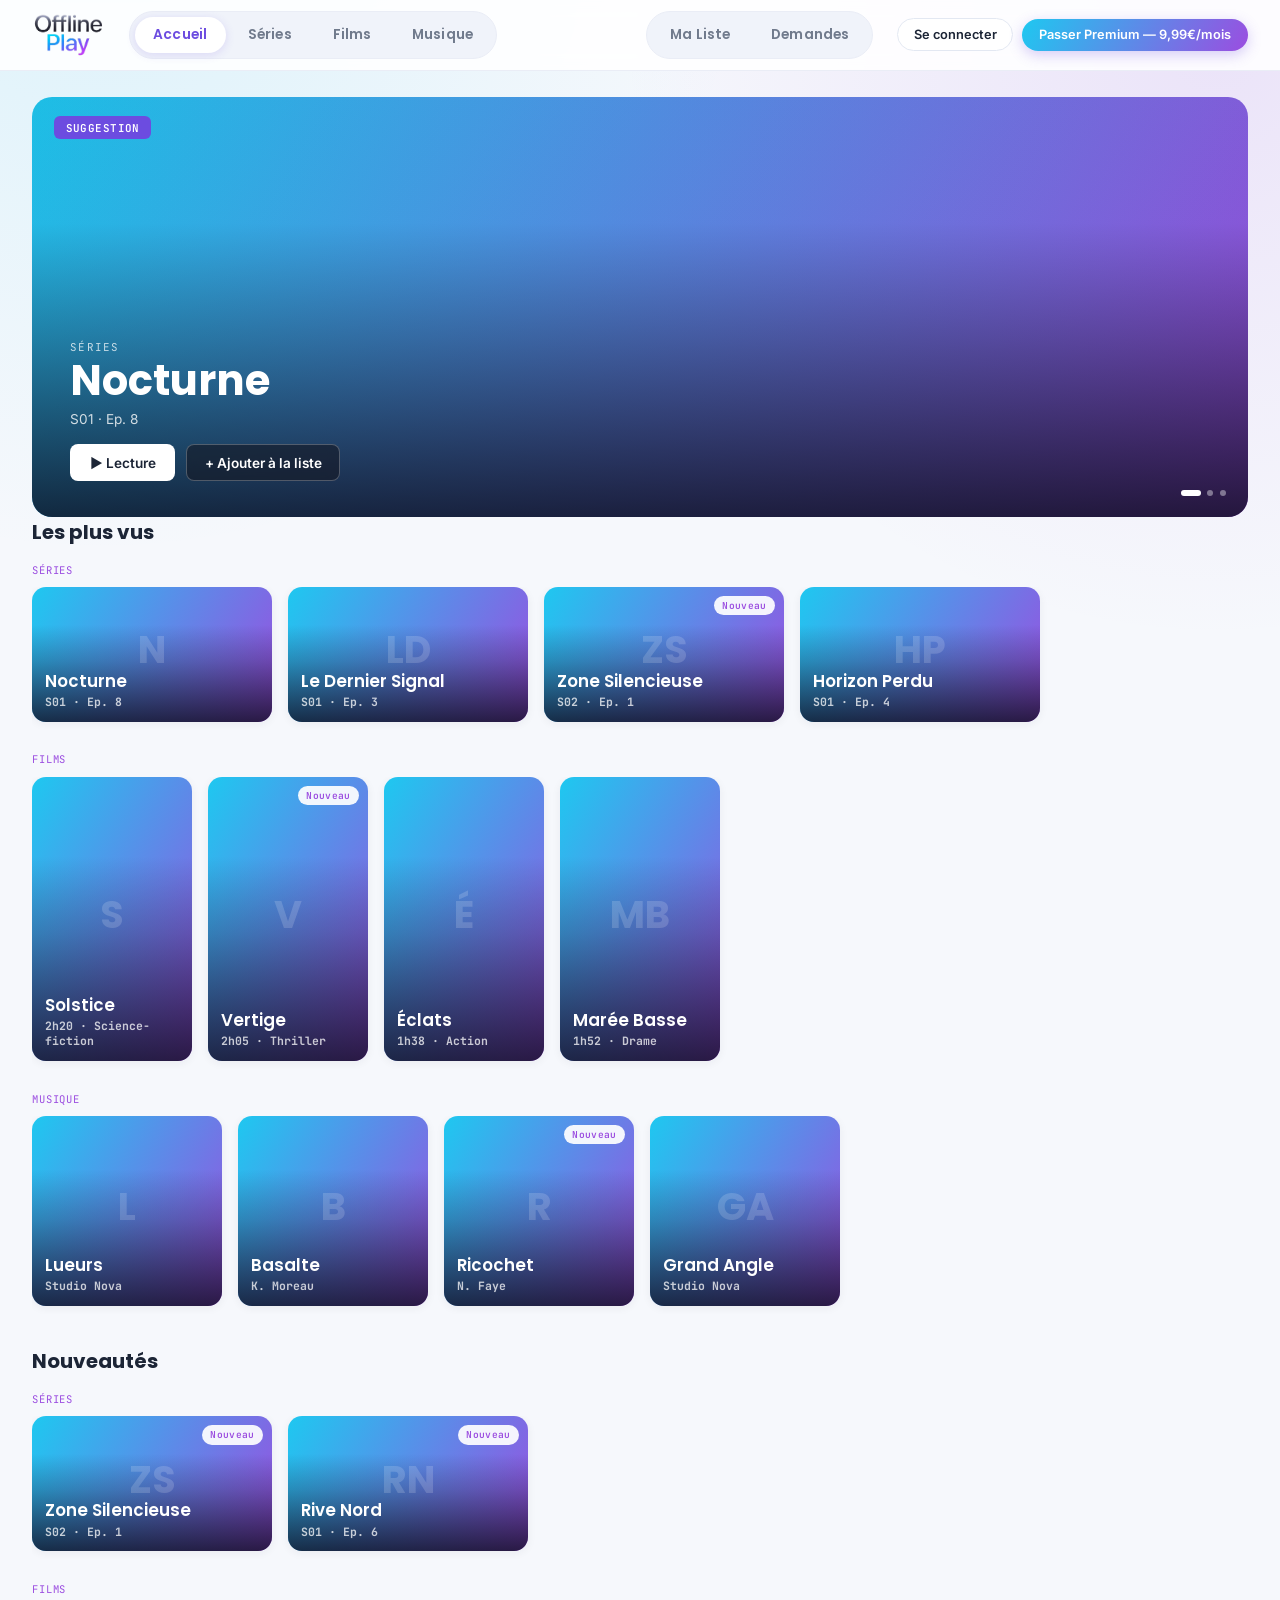
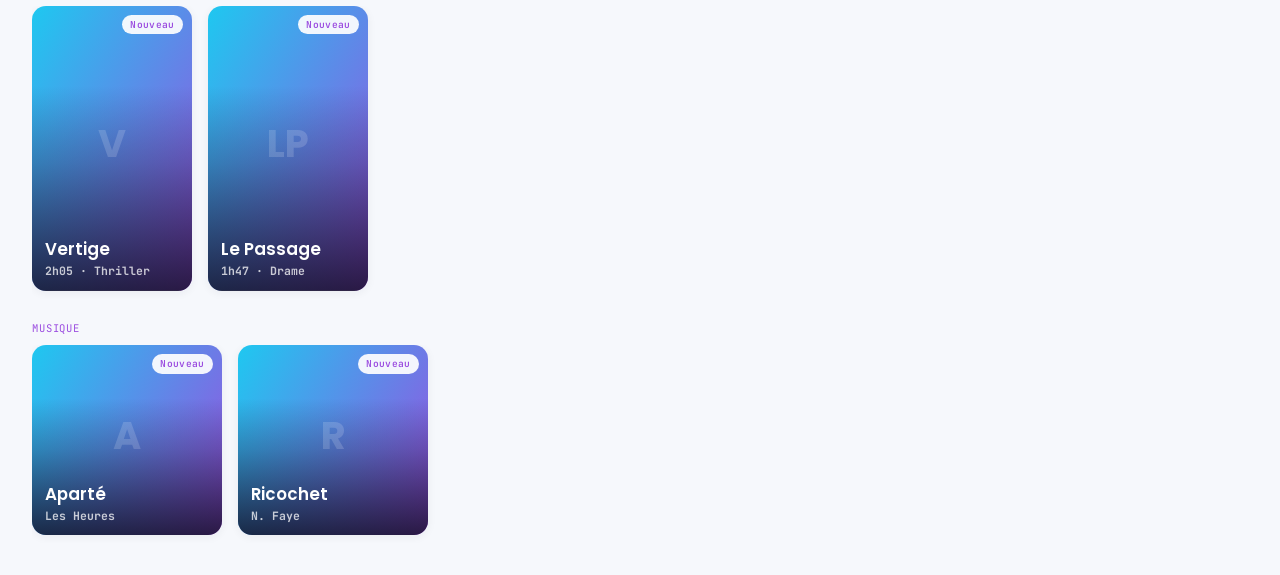
==== commit 1173ad07: "Add files via upload" ====
--- a/index.html
+++ b/index.html
@@ -2,1521 +2,1686 @@
 <html lang="fr">
 <head>
 <meta charset="UTF-8">
-<meta name="viewport" content="width=device-width, initial-scale=1, viewport-fit=cover">
-<meta name="theme-color" content="#0f0f0f">
-<meta name="mobile-web-app-capable" content="true">
-<meta name="apple-mobile-web-app-capable" content="true">
+<meta name="viewport" content="width=device-width, initial-scale=1.0, viewport-fit=cover">
 <title>OfflinePlay</title>
+<meta name="theme-color" content="#F6F8FC">
 <link rel="manifest" href="manifest.json">
+<link rel="preconnect" href="https://fonts.googleapis.com">
+<link href="https://fonts.googleapis.com/css2?family=Poppins:wght@500;600;700&family=Inter:wght@400;500;600&family=JetBrains+Mono:wght@400;500&display=swap" rel="stylesheet">
 <style>
-*{box-sizing:border-box;margin:0;padding:0;-webkit-tap-highlight-color:transparent}
 :root{
-  --bg:#0f0f0f;--bg2:#1a1a1a;--bg3:#242424;--bg4:#2e2e2e;
-  --text:#f0f0f0;--text2:#999;--text3:#555;
-  --accent:#e50914;--border:#2a2a2a;
-  --safe-top:env(safe-area-inset-top,0px);
-  --safe-bot:env(safe-area-inset-bottom,0px);
-}
-html,body{height:100%;background:var(--bg);color:var(--text);font-family:-apple-system,system-ui,sans-serif;overflow:hidden}
-button,input,textarea{font-family:inherit}
-
-/* ═══════════════ PROFILE SCREEN ═══════════════ */
-#profile-screen{position:fixed;inset:0;z-index:1000;background:#000;display:flex;flex-direction:column;align-items:center;justify-content:center;padding:24px;overflow-y:auto}
-#profile-screen.hidden{display:none}
-.ps-title{font-size:24px;font-weight:700;margin-bottom:28px}
-.profiles-row{display:flex;flex-wrap:wrap;gap:14px;justify-content:center;max-width:400px;margin-bottom:24px}
-.profile-card{display:flex;flex-direction:column;align-items:center;gap:8px;cursor:pointer}
-.profile-card:active{opacity:0.7}
-.profile-avatar-wrap{width:80px;height:80px;border-radius:50%;overflow:hidden;border:3px solid transparent;transition:border-color 0.2s;background:var(--bg3);display:flex;align-items:center;justify-content:center}
-.profile-card:hover .profile-avatar-wrap{border-color:#fff}
-.profile-avatar-wrap svg,.profile-avatar-wrap img{width:100%;height:100%;object-fit:cover}
-.profile-pname{font-size:12px;color:var(--text2);text-align:center;max-width:80px;overflow:hidden;text-overflow:ellipsis;white-space:nowrap}
-.add-profile-card{display:flex;flex-direction:column;align-items:center;gap:8px;cursor:pointer}
-.add-profile-card:active{opacity:0.7}
-.add-profile-circle{width:80px;height:80px;border-radius:50%;background:var(--bg3);border:3px dashed var(--border);display:flex;align-items:center;justify-content:center;font-size:32px;color:var(--text2);transition:border-color 0.2s}
-.add-profile-card:hover .add-profile-circle{border-color:var(--text2)}
-.add-profile-label{font-size:12px;color:var(--text2)}
-
-/* PROFILE MODAL */
-#profile-modal{display:none;position:fixed;inset:0;z-index:1100;background:rgba(0,0,0,0.85);align-items:flex-end;justify-content:center}
-#profile-modal.open{display:flex}
-.pm-sheet{background:var(--bg2);border-radius:20px 20px 0 0;padding:20px 20px calc(24px + var(--safe-bot));width:100%;max-height:90vh;overflow-y:auto}
-.pm-handle{width:36px;height:4px;background:var(--bg4);border-radius:2px;margin:0 auto 16px}
-.pm-title{font-size:17px;font-weight:600;margin-bottom:14px;text-align:center}
-.pm-avatar-big{width:80px;height:80px;border-radius:50%;margin:0 auto 14px;overflow:hidden;background:var(--bg3);border:3px solid var(--border);display:flex;align-items:center;justify-content:center}
-.pm-avatar-big svg,.pm-avatar-big img{width:100%;height:100%;object-fit:cover}
-.pm-section-label{font-size:11px;font-weight:600;letter-spacing:0.08em;text-transform:uppercase;color:var(--text2);margin-bottom:10px}
-.pm-chars-grid{display:grid;grid-template-columns:repeat(4,1fr);gap:10px;margin-bottom:16px}
-.pm-char{width:100%;aspect-ratio:1;border-radius:50%;background:var(--bg3);border:2px solid transparent;cursor:pointer;overflow:hidden;display:flex;align-items:center;justify-content:center;transition:border-color 0.15s}
-.pm-char.sel{border-color:#fff}
-.pm-char svg,.pm-char img{width:90%;height:90%;object-fit:cover;border-radius:50%}
-.pm-colors{display:flex;gap:8px;flex-wrap:wrap;margin-bottom:14px}
-.pm-color{width:28px;height:28px;border-radius:50%;cursor:pointer;border:2px solid transparent;flex-shrink:0}
-.pm-color.sel{border-color:#fff}
-.pm-input{width:100%;background:var(--bg3);border:1px solid var(--border);border-radius:10px;padding:12px 14px;font-size:15px;color:var(--text);outline:none;margin-bottom:14px;text-align:center}
-.pm-actions{display:flex;gap:8px}
-.pm-btn{flex:1;padding:13px;border-radius:12px;border:none;font-size:14px;font-weight:600;cursor:pointer}
-.pm-btn.sec{background:var(--bg3);color:var(--text2)}
-.pm-btn.pri{background:var(--accent);color:#fff}
-.pm-btn:active{opacity:0.8}
-
-/* ═══════════════ APP ═══════════════ */
-#app{display:none;flex-direction:column;height:100%;padding-top:var(--safe-top)}
-#app.visible{display:flex}
-#topbar{display:flex;align-items:center;gap:10px;padding:10px 16px 6px;flex-shrink:0}
-.app-logo{font-size:20px;font-weight:900;color:var(--accent);letter-spacing:-0.5px;flex:1;cursor:pointer}
-.icon-btn{background:var(--bg3);border:none;color:var(--text);width:34px;height:34px;border-radius:50%;display:flex;align-items:center;justify-content:center;flex-shrink:0;font-size:17px}
-.icon-btn:active{opacity:0.7}
-#profile-chip{display:flex;align-items:center;gap:6px;cursor:pointer;padding:2px}
-#chip-avatar{width:30px;height:30px;border-radius:50%;overflow:hidden;background:var(--bg3);border:2px solid var(--border);display:flex;align-items:center;justify-content:center}
-#chip-avatar svg,#chip-avatar img{width:100%;height:100%;object-fit:cover}
-.lists-btn{margin-left:2px}
-.lo-card{background:var(--bg2);border:1px solid var(--border);border-radius:14px;padding:14px;margin-bottom:10px;cursor:pointer}
-.lo-card:active{opacity:0.7}
-.lo-name{font-size:15px;font-weight:600;margin-bottom:4px}
-.lo-stats{display:flex;gap:14px;font-size:11px;color:var(--text2)}
-.lo-cover-row{display:flex;margin-top:10px;gap:-10px}
-.lo-thumb-stack{display:flex}
-.lo-thumb-stack img,.lo-thumb-stack .lo-thumb-ph{width:42px;height:42px;border-radius:7px;object-fit:cover;border:2px solid var(--bg2);margin-left:-10px;background:var(--bg3);display:flex;align-items:center;justify-content:center;font-size:16px}
-.lo-thumb-stack >:first-child{margin-left:0}
-
-/* CONTENT */
-#content{flex:1;overflow-y:auto;overflow-x:hidden;-webkit-overflow-scrolling:touch;padding-bottom:4px}
-
-/* HERO BANNER */
-.hero-banner{position:relative;width:100%;height:460px;overflow:hidden;flex-shrink:0;margin-bottom:22px}
-.hero-track{display:flex;height:100%;transition:transform 0.6s cubic-bezier(0.4,0,0.2,1)}
-.hero-slide{flex-shrink:0;width:100%;height:100%;position:relative;cursor:pointer}
-.hero-slide img{width:100%;height:100%;object-fit:cover;display:block}
-.hero-placeholder{width:100%;height:100%;background:linear-gradient(135deg,var(--bg2),var(--bg3));display:flex;align-items:center;justify-content:center;font-size:56px}
-.hero-overlay{position:absolute;inset:0;background:linear-gradient(to top,rgba(0,0,0,0.92) 0%,rgba(0,0,0,0.35) 50%,rgba(0,0,0,0.05) 75%,transparent 100%)}
-.hero-new-badge{position:absolute;top:16px;left:16px;background:var(--accent);color:#fff;font-size:10px;font-weight:700;letter-spacing:0.04em;padding:4px 9px;border-radius:5px;z-index:2;text-transform:uppercase}
-.hero-info{position:absolute;bottom:20px;left:16px;right:16px}
-.hero-title{font-size:23px;font-weight:800;margin-bottom:6px;text-shadow:0 2px 8px rgba(0,0,0,0.95);line-height:1.15}
-.hero-desc{font-size:12.5px;color:rgba(255,255,255,0.82);line-height:1.4;margin-bottom:12px;display:-webkit-box;-webkit-line-clamp:2;-webkit-box-orient:vertical;overflow:hidden;text-shadow:0 1px 4px rgba(0,0,0,0.8)}
-.hero-meta-row{display:flex;align-items:center;gap:8px;margin-bottom:12px}
-.hero-meta-tag{font-size:11px;color:rgba(255,255,255,0.75);background:rgba(255,255,255,0.12);padding:2px 8px;border-radius:5px}
-.hero-add-btn{display:flex;align-items:center;gap:6px;background:rgba(255,255,255,0.16);backdrop-filter:blur(6px);border:1px solid rgba(255,255,255,0.25);color:#fff;padding:9px 16px;border-radius:9px;font-size:13px;font-weight:600;cursor:pointer}
-.hero-add-btn:active{background:rgba(255,255,255,0.28)}
-.hero-add-btn.added{background:rgba(255,255,255,0.9);color:#000;border-color:#fff}
-.hero-dots{position:absolute;bottom:18px;right:16px;display:flex;gap:5px}
-.hero-dot{width:7px;height:7px;border-radius:50%;background:rgba(255,255,255,0.4);transition:background 0.3s}
-.hero-dot.active{background:#fff}
-
-/* SECTIONS */
-.section{padding:0 16px;margin-bottom:20px}
-.section-header{display:flex;align-items:center;justify-content:space-between;margin-bottom:10px}
-.section-title{font-size:12px;font-weight:700;letter-spacing:0.08em;text-transform:uppercase;color:var(--text2)}
-.section-action{font-size:12px;color:var(--text2);background:none;border:none;cursor:pointer;padding:4px 8px;border-radius:6px}
-.section-action:active{background:var(--bg3)}
-
-/* TOP 10 — variants: film (vertical poster), video (rectangle 16:9), music (rectangle 16:9) */
-.top10-scroll{display:flex;overflow-x:auto;padding:0 16px 8px;-webkit-overflow-scrolling:touch;gap:0}
-.top10-scroll::-webkit-scrollbar{display:none}
-.top10-card{flex-shrink:0;position:relative;cursor:pointer;margin-right:-16px}
-.top10-card:last-child{margin-right:0}
-.top10-card:active{opacity:0.8}
-.top10-poster{border-radius:8px;object-fit:cover;display:block;background:var(--bg3)}
-.top10-noposter{border-radius:8px;background:var(--bg3);display:flex;align-items:center;justify-content:center;font-size:30px}
-/* film: vertical poster */
-.top10-card.t-film .top10-poster,.top10-card.t-film .top10-noposter{width:104px;height:156px}
-/* video/music: rectangle 16:9 */
-.top10-card.t-video .top10-poster,.top10-card.t-video .top10-noposter,
-.top10-card.t-music .top10-poster,.top10-card.t-music .top10-noposter{width:168px;height:94px}
-.top10-num{position:absolute;bottom:-10px;left:-8px;font-size:74px;font-weight:900;line-height:1;color:transparent;-webkit-text-stroke:3px rgba(255,255,255,0.15);z-index:2;pointer-events:none;font-style:italic;user-select:none}
-.top10-num.r1{-webkit-text-stroke:3px #f5c518}
-.top10-num.r2{-webkit-text-stroke:3px #bbb}
-.top10-num.r3{-webkit-text-stroke:3px #cd7f32}
-.top10-badge{position:absolute;top:5px;right:5px;background:rgba(0,0,0,0.7);color:#fff;font-size:9px;font-weight:600;padding:2px 5px;border-radius:4px;z-index:3}
-.top10-card.playing .top10-poster,.top10-card.playing .top10-noposter{outline:2px solid #fff}
-
-/* FRANCHISES STRIP */
-.franchise-scroll{display:flex;overflow-x:auto;padding:0 16px 4px;-webkit-overflow-scrolling:touch;gap:10px}
-.franchise-scroll::-webkit-scrollbar{display:none}
-.franchise-card{flex-shrink:0;width:128px;height:72px;border-radius:12px;cursor:pointer;display:flex;align-items:center;justify-content:center;padding:14px;position:relative;overflow:hidden}
-.franchise-card:active{opacity:0.8;transform:scale(0.97)}
-.franchise-card img{max-width:100%;max-height:100%;object-fit:contain;position:relative;z-index:1}
-
-/* MUSIC GRID - small 3 cols */
-.music-grid{display:grid;grid-template-columns:repeat(3,1fr);gap:8px}
-.music-card{background:var(--bg2);border-radius:10px;overflow:hidden;cursor:pointer;border:1px solid var(--border);position:relative}
-.music-card:active{opacity:0.7}
-.music-card.playing{border-color:#fff}
-.music-thumb{width:100%;aspect-ratio:1;background:var(--bg3);display:flex;align-items:center;justify-content:center;font-size:22px;position:relative;overflow:hidden}
-.music-thumb img{width:100%;height:100%;object-fit:cover;position:absolute;inset:0}
-.music-thumb .em{position:relative;z-index:1}
-.music-body{padding:5px 7px 7px}
-.music-name{font-size:10px;font-weight:500;white-space:nowrap;overflow:hidden;text-overflow:ellipsis}
-.music-plays{font-size:9px;color:var(--text2);margin-top:1px}
-.mplay-ind{position:absolute;bottom:3px;left:50%;transform:translateX(-50%);display:none;gap:2px;align-items:flex-end;height:10px;z-index:3}
-.music-card.playing .mplay-ind{display:flex}
-.mplay-ind span{width:2px;background:#fff;border-radius:1px;animation:bar 0.8s ease-in-out infinite}
-.mplay-ind span:nth-child(2){animation-delay:.15s}
-.mplay-ind span:nth-child(3){animation-delay:.3s}
-@keyframes bar{0%,100%{height:2px}50%{height:9px}}
-
-/* VIDEO / FILM GRID - 2 cols */
-.vf-grid{display:grid;grid-template-columns:repeat(2,1fr);gap:10px}
-.vf-card{background:var(--bg2);border-radius:12px;overflow:hidden;cursor:pointer;border:1px solid var(--border);position:relative}
-.vf-card:active{opacity:0.7}
-.vf-card.playing{border-color:#fff}
-.vf-thumb{width:100%;aspect-ratio:16/9;background:var(--bg3);display:flex;align-items:center;justify-content:center;font-size:28px;position:relative;overflow:hidden}
-.vf-thumb img{width:100%;height:100%;object-fit:cover;position:absolute;inset:0}
-.vf-thumb .em{position:relative;z-index:1}
-.vf-body{padding:8px}
-.vf-name{font-size:12px;font-weight:500;white-space:nowrap;overflow:hidden;text-overflow:ellipsis}
-.vf-plays{font-size:10px;color:var(--text2);margin-top:2px}
-.card-acts{position:absolute;top:5px;right:5px;z-index:5;display:flex;gap:3px}
-.c-btn{background:rgba(0,0,0,0.7);border:none;border-radius:5px;color:#fff;font-size:10px;padding:3px 6px}
-.c-btn.del{color:#ff6b6b}
-.c-btn:active{opacity:0.7}
-.badge-off{position:absolute;top:5px;left:5px;z-index:4;background:rgba(0,0,0,0.65);color:#fff;font-size:8px;padding:1px 5px;border-radius:3px;font-weight:600}
-
-/* PLAYLISTS */
-.playlist-list{display:flex;flex-direction:column;gap:8px}
-.playlist-item{background:var(--bg2);border:1px solid var(--border);border-radius:12px;padding:10px 12px;display:flex;align-items:center;gap:10px;cursor:pointer}
-.playlist-item:active{opacity:0.7}
-.pl-icon{width:40px;height:40px;border-radius:8px;background:var(--bg3);display:flex;align-items:center;justify-content:center;font-size:18px;overflow:hidden;flex-shrink:0}
-.pl-icon img{width:100%;height:100%;object-fit:cover}
-.pl-info{flex:1;min-width:0}
-.pl-name{font-size:13px;font-weight:500;white-space:nowrap;overflow:hidden;text-overflow:ellipsis}
-.pl-meta{font-size:11px;color:var(--text2);margin-top:1px}
-.pl-del{background:none;border:none;color:var(--text3);font-size:16px;padding:4px;flex-shrink:0}
-.pl-del:active{color:#ff6b6b}
-.new-btn{background:var(--bg2);border:1px dashed var(--border);border-radius:12px;padding:12px;display:flex;align-items:center;justify-content:center;gap:8px;cursor:pointer;font-size:13px;color:var(--text2);width:100%}
-.new-btn:active{background:var(--bg3)}
-
-/* CHANNELS */
-.ch-grid{display:grid;grid-template-columns:repeat(3,1fr);gap:10px}
-.ch-card{background:var(--bg2);border:1px solid var(--border);border-radius:12px;padding:12px 8px;display:flex;flex-direction:column;align-items:center;gap:5px;cursor:pointer}
-.ch-card:active{opacity:0.7}
-.ch-av{width:50px;height:50px;border-radius:50%;background:var(--bg3);display:flex;align-items:center;justify-content:center;font-size:20px;overflow:hidden;border:2px solid var(--border)}
-.ch-av img{width:100%;height:100%;object-fit:cover}
-.ch-name{font-size:11px;font-weight:600;text-align:center;white-space:nowrap;overflow:hidden;text-overflow:ellipsis;width:100%}
-.ch-meta{font-size:10px;color:var(--text2)}
-.new-ch-btn{background:var(--bg2);border:1px dashed var(--border);border-radius:12px;padding:16px 8px;display:flex;flex-direction:column;align-items:center;justify-content:center;gap:4px;cursor:pointer;font-size:11px;color:var(--text2);width:100%;min-height:100px}
-.new-ch-btn:active{background:var(--bg3)}
-
-/* CHANNEL / PLAYLIST VIEW */
-.fullview{display:none;position:fixed;inset:0;z-index:300;background:var(--bg);overflow-y:auto;padding-bottom:160px}
-.fullview.open{display:block}
-.fv-header{display:flex;align-items:center;gap:12px;padding:calc(var(--safe-top)+12px) 16px 14px;border-bottom:1px solid var(--border)}
-.fv-back{background:var(--bg3);border:none;color:var(--text);width:36px;height:36px;border-radius:50%;display:flex;align-items:center;justify-content:center;font-size:22px;cursor:pointer;flex-shrink:0}
-.fv-title{font-size:16px;font-weight:600;flex:1}
-.fv-actions{display:flex;gap:8px;padding:10px 16px;border-bottom:1px solid var(--border)}
-.fv-btn{flex:1;padding:9px;border-radius:10px;border:none;font-size:13px;font-weight:600}
-.fv-btn.pri{background:var(--accent);color:#fff}
-.fv-btn.sec{background:var(--bg3);color:var(--text)}
-.fv-btn.dan{background:#3a1a1a;color:#ff6b6b;flex:0;padding:9px 14px}
-.fv-btn:active{opacity:0.8}
-.track-list{padding:10px 16px}
-.track-item{display:flex;align-items:center;gap:10px;padding:9px 0;border-bottom:1px solid var(--border);cursor:pointer}
-.track-item:last-child{border-bottom:none}
-.track-item:active{opacity:0.7}
-.tr-thumb{width:40px;height:40px;border-radius:7px;background:var(--bg3);display:flex;align-items:center;justify-content:center;font-size:16px;overflow:hidden;flex-shrink:0}
-.tr-thumb img{width:100%;height:100%;object-fit:cover}
-.tr-info{flex:1;min-width:0}
-.tr-name{font-size:13px;font-weight:500;white-space:nowrap;overflow:hidden;text-overflow:ellipsis}
-.tr-type{font-size:11px;color:var(--text2);margin-top:1px}
-.tr-del{background:none;border:none;color:var(--text3);font-size:16px;padding:4px;flex-shrink:0}
-
-/* PLAYER */
-#player{background:var(--bg2);border-top:1px solid var(--border);padding:10px 16px;padding-bottom:calc(6px + var(--safe-bot));flex-shrink:0;display:none}
-#player.visible{display:block}
-.pl-top{display:flex;align-items:center;gap:10px;margin-bottom:8px}
-#pl-thumb{width:40px;height:40px;border-radius:7px;background:var(--bg3);display:flex;align-items:center;justify-content:center;font-size:18px;overflow:hidden;flex-shrink:0}
-#pl-thumb img{width:100%;height:100%;object-fit:cover}
-#pl-info{flex:1;min-width:0}
-#pl-title{font-size:13px;font-weight:600;white-space:nowrap;overflow:hidden;text-overflow:ellipsis}
-#pl-sub{font-size:11px;color:var(--text2);margin-top:1px}
-.pl-controls{display:flex;align-items:center;justify-content:center;gap:16px;margin-bottom:8px}
-.pp-btn{background:none;border:none;color:var(--text2);cursor:pointer;padding:5px;display:flex;font-size:22px;border-radius:50%}
-.pp-btn:active{color:var(--text)}
-.pp-btn.main{background:#fff;color:#000;width:40px;height:40px;justify-content:center;font-size:18px;border-radius:50%}
-.pp-btn.main:active{opacity:0.8}
-.prog-row{display:flex;align-items:center;gap:8px;margin-bottom:8px}
-#prog-bar{flex:1;height:3px;background:var(--bg4);border-radius:2px;cursor:pointer}
-#prog-fill{height:100%;background:#fff;border-radius:2px;width:0%;transition:width 0.4s linear}
-.ptime{font-size:10px;color:var(--text2);min-width:28px}
-.vol-row{display:flex;align-items:center;gap:6px}
-.vol-icon{font-size:11px;color:var(--text3)}
-#vol-bar{width:90px;-webkit-appearance:none;appearance:none;height:2px;border-radius:2px;background:var(--bg4);outline:none;cursor:pointer;flex-shrink:0}
-#vol-bar::-webkit-slider-thumb{-webkit-appearance:none;width:10px;height:10px;border-radius:50%;background:#fff}
-#vol-bar::-moz-range-thumb{width:10px;height:10px;border-radius:50%;background:#fff;border:none}
-
-/* NAV */
-#nav{display:flex;border-top:1px solid var(--border);flex-shrink:0;padding-bottom:var(--safe-bot);background:var(--bg)}
-.nav-tab{flex:1;display:flex;flex-direction:column;align-items:center;justify-content:center;padding:8px 2px;cursor:pointer;gap:3px;border:none;background:none;color:var(--text2);font-size:9px;font-weight:500;letter-spacing:0.03em}
-.nav-tab.active{color:var(--text)}
-.nav-tab svg{width:20px;height:20px}
-
-/* MODALS */
-.modal-overlay{display:none;position:fixed;inset:0;z-index:500;background:rgba(0,0,0,0.75);align-items:flex-end;justify-content:center}
-.modal-overlay.open{display:flex}
-.modal-sheet{background:var(--bg2);border-radius:20px 20px 0 0;padding:20px 20px calc(20px + var(--safe-bot));width:100%;max-height:85vh;overflow-y:auto}
-.m-handle{width:36px;height:4px;background:var(--bg4);border-radius:2px;margin:0 auto 16px}
-.m-title{font-size:16px;font-weight:600;margin-bottom:4px}
-.m-sub{font-size:13px;color:var(--text2);margin-bottom:16px}
-.m-preview{width:100%;aspect-ratio:16/9;background:var(--bg3);border-radius:12px;display:flex;align-items:center;justify-content:center;font-size:48px;margin-bottom:14px;overflow:hidden}
-.m-preview img{width:100%;height:100%;object-fit:cover}
-.m-input{width:100%;background:var(--bg3);border:1px solid var(--border);border-radius:10px;padding:12px 14px;font-size:14px;color:var(--text);outline:none;margin-bottom:12px}
-.m-actions{display:flex;gap:8px;margin-top:4px}
-.m-btn{flex:1;padding:13px;border-radius:12px;border:none;font-size:14px;font-weight:500;cursor:pointer}
-.m-btn.sec{background:var(--bg3);color:var(--text2)}
-.m-btn.pri{background:var(--accent);color:#fff}
-.m-btn.dan{background:#3a1a1a;color:#ff6b6b}
-.m-btn:active{opacity:0.8}
-.pick-check{width:22px;height:22px;border:2px solid var(--border);border-radius:50%;flex-shrink:0;display:flex;align-items:center;justify-content:center;font-size:12px}
-.pick-check.checked{background:#fff;border-color:#fff;color:#000}
-
-/* VIDEO FULLSCREEN */
-#video-modal{display:none;position:fixed;inset:0;z-index:600;background:#000;align-items:center;justify-content:center;flex-direction:column}
-#video-modal.open{display:flex}
-#vid-player{width:100%;max-height:80vh}
-#vid-close{margin-top:14px;background:rgba(255,255,255,0.15);border:none;color:#fff;padding:10px 24px;border-radius:10px;font-size:14px;cursor:pointer}
-
-/* CHANNEL MODAL */
-#channel-modal .m-av-preview{width:72px;height:72px;border-radius:50%;background:var(--bg3);display:flex;align-items:center;justify-content:center;font-size:30px;cursor:pointer;overflow:hidden;border:2px solid var(--border);margin:0 auto 8px}
-#channel-modal .m-av-preview img{width:100%;height:100%;object-fit:cover;border-radius:50%}
-
-/* EMPTY */
-.empty{text-align:center;padding:40px 20px;color:var(--text2)}
-.empty .icon{font-size:44px;margin-bottom:10px}
-.empty p{font-size:14px;line-height:1.5}
-.import-big{margin:14px auto 0;display:flex;align-items:center;gap:8px;background:var(--accent);color:#fff;border:none;border-radius:12px;padding:12px 22px;font-size:14px;font-weight:600;cursor:pointer}
-
-/* TOAST */
-#toast{position:fixed;bottom:150px;left:50%;transform:translateX(-50%) translateY(12px);background:var(--bg4);color:var(--text);padding:10px 18px;border-radius:20px;font-size:13px;opacity:0;transition:all 0.25s;pointer-events:none;white-space:nowrap;z-index:999}
-#toast.show{opacity:1;transform:translateX(-50%) translateY(0)}
-
-/* SEARCH */
-#search-bar{padding:0 16px 10px;flex-shrink:0}
-#search-input{width:100%;background:var(--bg2);border:1px solid var(--border);border-radius:12px;padding:10px 16px 10px 38px;font-size:14px;color:var(--text);outline:none;font-family:inherit}
-#search-input:focus{border-color:var(--text3)}
-#search-wrap{position:relative}
-#search-icon{position:absolute;left:12px;top:50%;transform:translateY(-50%);color:var(--text3);font-size:16px;pointer-events:none}
-#search-clear{position:absolute;right:12px;top:50%;transform:translateY(-50%);background:none;border:none;color:var(--text3);font-size:18px;cursor:pointer;display:none;padding:0}
-#search-results{padding:0 16px}
-.search-section-title{font-size:11px;font-weight:700;letter-spacing:0.08em;text-transform:uppercase;color:var(--text2);margin:14px 0 8px}
-.search-empty{text-align:center;padding:40px 20px;color:var(--text2);font-size:14px}
-
-/* REMOTE PC */
-.pc-status{display:flex;align-items:center;gap:10px;background:var(--bg3);border-radius:12px;padding:14px;margin-bottom:14px}
-.pc-dot{width:10px;height:10px;border-radius:50%;background:var(--text3);flex-shrink:0}
-.pc-dot.online{background:#1db954;box-shadow:0 0 6px #1db954}
-.pc-dot.checking{background:#ff9800;animation:pdot 1s infinite}
-@keyframes pdot{0%,100%{opacity:1}50%{opacity:0.3}}
-.pc-name-el{font-size:13px;font-weight:600}
-.pc-status-el{font-size:11px;color:var(--text2);margin-top:2px}
-.remote-play-btn{width:100%;padding:16px;background:var(--accent);color:#fff;border:none;border-radius:14px;font-size:15px;font-weight:700;cursor:pointer;display:flex;align-items:center;justify-content:center;gap:10px;margin-bottom:10px}
-.remote-play-btn:active{opacity:0.8}
-.remote-play-btn:disabled{background:var(--bg3);color:var(--text3);cursor:not-allowed}
-.remote-last{background:var(--bg3);border-radius:10px;padding:12px;margin-bottom:14px}
-.remote-last-label{font-size:10px;color:var(--text2);text-transform:uppercase;letter-spacing:0.05em;margin-bottom:6px}
-.remote-last-item{display:flex;align-items:center;gap:10px}
-.remote-last-thumb{width:36px;height:36px;border-radius:6px;background:var(--bg4);display:flex;align-items:center;justify-content:center;font-size:16px;overflow:hidden;flex-shrink:0}
-.remote-last-thumb img{width:100%;height:100%;object-fit:cover}
+  --bg:#F6F8FC;
+  --surface:#FFFFFF;
+  --surface-2:#F0F3FA;
+  --line:#E3E8F2;
+  --line-soft:#EAEDF6;
+  --text:#1C2536;
+  --muted:#707A8C;
+  --cyan:#1EC8F0;
+  --purple:#9B4DE0;
+  --accent:#6C4CE0;
+  --accent-soft:#EFEBFC;
+  --premium:#F0A93B;
+  --premium-soft:#FEF3E0;
+  --success:#2AA876;
+  --error-soft:#FEECEC;
+  --error-border:#F5B8B8;
+  --error-text:#C43D3D;
+  --hero-bg:linear-gradient(120deg, #EAF7FD 0%, #F3EEFC 100%);
+  --radius:14px;
+  --gradient:linear-gradient(120deg, var(--cyan), var(--purple));
+  --font-display:'Poppins',sans-serif;
+  --font-body:'Inter',sans-serif;
+  --font-mono:'JetBrains Mono',monospace;
+}
+
+[data-theme="dark"]{
+  --bg:#10141F;
+  --surface:#171C2A;
+  --surface-2:#1E2436;
+  --line:#2A3145;
+  --line-soft:#232939;
+  --text:#EDF0F6;
+  --muted:#8892A6;
+  --accent-soft:#241E3D;
+  --premium-soft:#332415;
+  --error-soft:#3A1F1F;
+  --error-border:#5C2C2C;
+  --error-text:#F08080;
+  --hero-bg:linear-gradient(120deg, #16233A 0%, #221A38 100%);
+}
+
+*{box-sizing:border-box; margin:0; padding:0;}
+html,body{min-height:100%;}
+body{
+  background:var(--bg);
+  color:var(--text);
+  font-family:var(--font-body);
+  min-height:100vh;
+  -webkit-font-smoothing:antialiased;
+  transition:background-color .25s ease, color .25s ease;
+}
+.bg-decor{
+  position:fixed; inset:0; z-index:-1; pointer-events:none;
+  background:
+    radial-gradient(circle at 8% -10%, rgba(30,200,240,.12) 0%, transparent 42%),
+    radial-gradient(circle at 95% 5%, rgba(155,77,224,.12) 0%, transparent 40%),
+    var(--bg);
+}
+.hidden{display:none !important;}
+
+/* Écran de démarrage */
+.splash-screen{
+  position:fixed; inset:0; z-index:9999; background:var(--bg);
+  display:flex; align-items:center; justify-content:center;
+  transition:opacity .6s ease, visibility .6s ease;
+}
+.splash-screen.hide{opacity:0; visibility:hidden; pointer-events:none;}
+.splash-logo{
+  width:200px; max-width:60vw; opacity:0;
+  animation:splashIn 1.1s cubic-bezier(.2,.8,.2,1) forwards;
+  filter:drop-shadow(0 10px 30px rgba(108,76,224,.25));
+}
+@keyframes splashIn{
+  0%{opacity:0; transform:scale(.82) translateY(6px);}
+  55%{opacity:1; transform:scale(1.05) translateY(0);}
+  100%{opacity:1; transform:scale(1) translateY(0);}
+}
+
+/* Offline banner */
+.offline-banner{
+  position:fixed; top:0; left:0; right:0; z-index:200;
+  background:var(--surface-2); border-bottom:1px solid var(--line);
+  color:var(--muted); font-family:var(--font-mono); font-size:.72rem;
+  text-align:center; padding:.5rem; letter-spacing:.03em;
+}
+.offline-banner .dot{
+  display:inline-block; width:6px; height:6px; border-radius:50%;
+  background:var(--accent); margin-right:.5rem;
+}
+
+/* Topbar */
+.topbar{
+  display:flex; align-items:center; justify-content:space-between;
+  padding:.7rem 2rem; border-bottom:1px solid var(--line-soft);
+  position:sticky; top:0; z-index:100;
+  background:rgba(255,255,255,.88); backdrop-filter:blur(10px);
+}
+.brand{display:flex; align-items:center;}
+.brand-logo{height:46px; width:auto; display:block;}
+
+.nav-wrap{display:flex; align-items:center; gap:1rem; flex:1; margin:0 1.5rem;}
+.tabs-secondary{margin-left:auto;}
+
+.tabs{display:flex; gap:.25rem; background:var(--surface-2); padding:.3rem; border-radius:999px; border:1px solid var(--line-soft);}
+.tab{
+  background:transparent; border:none; color:var(--muted);
+  font-family:var(--font-display); font-weight:600; font-size:.86rem; letter-spacing:.01em;
+  padding:.5rem 1.15rem; border-radius:999px; cursor:pointer;
+  transition:.2s;
+}
+.tab:hover{color:var(--text);}
+.tab.active{background:var(--surface); color:var(--accent); box-shadow:0 2px 10px rgba(108,76,224,.16);}
+
+.account{display:flex; align-items:center; gap:.6rem;}
+.account-pill{
+  font-family:var(--font-body); font-weight:600; font-size:.8rem;
+  background:var(--surface); border:1px solid var(--line); color:var(--text);
+  padding:.5rem .95rem; border-radius:999px; cursor:pointer; transition:.2s;
+}
+.account-pill:hover{border-color:var(--accent);}
+.account-pill.active{color:var(--accent); border-color:var(--accent); background:var(--accent-soft);}
+
+.sub-pill{
+  font-family:var(--font-body); font-weight:600; font-size:.8rem;
+  background:var(--gradient); border:none; color:#fff;
+  padding:.55rem 1.05rem; border-radius:999px; cursor:pointer; transition:.2s;
+  box-shadow:0 4px 14px rgba(108,76,224,.28);
+}
+.sub-pill:hover{filter:brightness(1.06); box-shadow:0 6px 18px rgba(108,76,224,.36);}
+.sub-pill.active{background:var(--success); box-shadow:none;}
+
+/* Search bar */
+.search-wrap{padding:1.1rem 2rem 0;}
+.search-wrap input{
+  width:100%; max-width:420px; background:var(--surface); border:1px solid var(--line);
+  border-radius:10px; padding:.68rem 1rem; color:var(--text); font-family:var(--font-body);
+  font-size:.87rem; outline:none; transition:.2s;
+}
+.search-wrap input:focus{border-color:var(--accent);}
+.search-wrap input::placeholder{color:var(--muted);}
+
+/* Hero — bandeau plein format façon référence */
+.hero{
+  margin:1.6rem 2rem 0; border-radius:20px;
+  position:relative; overflow:hidden;
+  height:420px;
+}
+
+/* Carrousel plein format */
+.suggestion-carousel{position:absolute; inset:0;}
+.suggestion-track{display:flex; height:100%; transition:transform .6s cubic-bezier(.65,0,.35,1);}
+.suggestion-item{
+  flex:0 0 100%; max-width:100%; height:100%; position:relative; overflow:hidden;
+  background:var(--gradient); cursor:pointer;
+  background-size:cover; background-position:center; background-repeat:no-repeat;
+  display:flex; flex-direction:column; justify-content:flex-end;
+  padding:2.2rem 2.4rem;
+}
+.suggestion-item::before{
+  content:''; position:absolute; inset:0;
+  background:linear-gradient(to top, rgba(10,10,25,.82) 0%, rgba(10,10,25,.35) 42%, rgba(10,10,25,.05) 70%);
+}
+.suggestion-item .sg-badge{
+  position:absolute; top:1.2rem; left:1.4rem; z-index:2;
+  font-family:var(--font-mono); font-size:.68rem; font-weight:600; letter-spacing:.04em; text-transform:uppercase;
+  background:var(--accent); color:#fff; padding:.3rem .7rem; border-radius:6px;
+}
+.suggestion-item .sg-cat{position:relative; z-index:1; font-family:var(--font-mono); font-size:.68rem; color:rgba(255,255,255,.75); text-transform:uppercase; letter-spacing:.1em;}
+.suggestion-item .sg-title{position:relative; z-index:1; font-family:var(--font-display); font-weight:700; font-size:2.6rem; line-height:1.1; color:#fff; margin-top:.3rem;}
+.suggestion-item .sg-sub{position:relative; z-index:1; font-size:.85rem; color:rgba(255,255,255,.8); margin-top:.4rem;}
+.suggestion-item .sg-actions{position:relative; z-index:1; display:flex; gap:.7rem; margin-top:1.1rem;}
+.sg-add-btn{
+  display:flex; align-items:center; gap:.5rem; background:rgba(20,20,30,.55); border:1px solid rgba(255,255,255,.25);
+  color:#fff; font-family:var(--font-body); font-weight:600; font-size:.85rem; padding:.6rem 1.1rem; border-radius:8px;
+  cursor:pointer; backdrop-filter:blur(6px); transition:.2s;
+}
+.sg-add-btn:hover{background:rgba(20,20,30,.75);}
+.sg-add-btn.active{background:var(--gradient); border-color:transparent;}
+.sg-play-btn{
+  display:flex; align-items:center; gap:.5rem; background:var(--surface); border:none;
+  color:var(--text); font-family:var(--font-body); font-weight:600; font-size:.85rem; padding:.6rem 1.2rem; border-radius:8px; cursor:pointer;
+}
+
+.suggestion-dots{display:flex; gap:.4rem; position:absolute; z-index:2; right:1.4rem; bottom:1.3rem;}
+.suggestion-dots .dot{
+  width:6px; height:6px; border-radius:50%; background:rgba(255,255,255,.4); border:none; cursor:pointer; transition:.2s;
+}
+.suggestion-dots .dot.active{background:#fff; width:20px; border-radius:4px;}
+
+@media (max-width:720px){
+  .hero{height:340px; margin:1.2rem;}
+  .suggestion-item{padding:1.4rem 1.3rem;}
+  .suggestion-item .sg-title{font-size:1.8rem;}
+}
+
+/* Rails */
+.rail-block{padding:2rem;}
+.rail-head{display:flex; justify-content:space-between; align-items:baseline; margin-bottom:1.1rem;}
+.rail-head h2{font-family:var(--font-display); font-size:1.25rem; font-weight:700; color:var(--text);}
+.rail-sub{font-family:var(--font-mono); font-size:.7rem; color:var(--muted);}
+
+.accueil-section{padding:0 2rem; margin-bottom:2rem;}
+.accueil-section .rail-head{margin-bottom:1rem;}
+.sub-rail{margin-bottom:1.4rem;}
+.sub-rail-label{font-family:var(--font-mono); font-size:.66rem; color:var(--purple); text-transform:uppercase; letter-spacing:.08em; margin-bottom:.65rem; display:block;}
+.hrail{display:flex; gap:1rem; overflow-x:auto; padding-bottom:.5rem; scrollbar-width:thin;}
+.hrail .card{flex:0 0 auto; width:190px;}
+.hrail .card[data-cat="series"]{width:240px;}
+.hrail .card[data-cat="films"]{width:160px;}
+.hrail .card[data-cat="musique"]{width:190px;}
+
+/* Grille catalogue */
+.grid{display:grid; gap:1.2rem; grid-template-columns:repeat(auto-fill, minmax(210px,1fr));}
+.grid.aspect-916{grid-template-columns:repeat(auto-fill, minmax(160px,1fr));}
+.grid.aspect-11{grid-template-columns:repeat(auto-fill, minmax(180px,1fr));}
+
+/* Cartes — dégradé joyeux + texte incrusté */
+.card{
+  border-radius:14px; overflow:hidden; cursor:pointer; position:relative;
+  transition:transform .25s ease, box-shadow .25s ease;
+  box-shadow:0 2px 10px rgba(28,37,54,.06);
+}
+.card:hover{transform:translateY(-5px); box-shadow:0 16px 32px rgba(108,76,224,.22);}
+.card-art{
+  width:100%; position:relative; overflow:hidden;
+  display:flex; align-items:flex-end; padding:.8rem;
+  background:var(--gradient);
+  background-size:cover; background-position:center; background-repeat:no-repeat;
+  font-family:var(--font-display); font-weight:700; font-size:2.4rem; color:rgba(255,255,255,.16);
+}
+.card[data-cat="series"] .card-art{aspect-ratio:16/9;}
+.card[data-cat="films"] .card-art{aspect-ratio:9/16;}
+.card[data-cat="musique"] .card-art{aspect-ratio:1/1;}
+.card-art::before{
+  content:''; position:absolute; inset:0;
+  background:linear-gradient(to top, rgba(10,10,25,.78) 0%, rgba(10,10,25,.25) 45%, transparent 72%);
+}
+.card-art .card-glyph{position:absolute; top:50%; left:50%; transform:translate(-50%,-58%); z-index:0;}
+.card-text{position:relative; z-index:1;}
+.card-title{font-family:var(--font-display); font-size:1.05rem; font-weight:600; line-height:1.15; color:#fff;}
+.card-sub{font-size:.72rem; color:rgba(255,255,255,.75); margin-top:.2rem; font-family:var(--font-mono);}
+
+.card-badge{
+  position:absolute; top:.55rem; right:.55rem; z-index:2; font-family:var(--font-mono);
+  font-size:.6rem; background:rgba(255,255,255,.92); border:none;
+  color:var(--premium); padding:.2rem .55rem; border-radius:999px; letter-spacing:.03em; font-weight:600;
+}
+.card-badge.new{color:var(--purple);}
+.card-badge.offline{left:.55rem; right:auto; color:var(--success);}
+.card-remove{
+  position:absolute; top:.55rem; right:.55rem; z-index:3; width:26px; height:26px; border-radius:50%;
+  background:rgba(10,10,25,.6); border:1px solid rgba(255,255,255,.3); color:#fff; cursor:pointer; font-size:.8rem;
+  display:flex; align-items:center; justify-content:center; transition:.2s;
+}
+.card-remove:hover{background:rgba(220,50,50,.85); border-color:transparent;}
+
+/* Boutons génériques (modales) */
+.ctrl-btn{
+  background:var(--surface-2); border:1px solid var(--line); color:var(--text);
+  padding:.6rem 1rem; border-radius:8px; cursor:pointer; font-size:.85rem; font-family:var(--font-body); font-weight:500;
+}
+.ctrl-btn.primary{background:var(--gradient); color:#fff; border:none; font-weight:600;}
+.ctrl-btn.primary:hover{filter:brightness(1.05);}
+
+/* Page de détail (fiche film / série / musique) */
+.player{position:fixed; inset:0; z-index:300; background:var(--bg); overflow:hidden;}
+.detail-scroll{height:100%; overflow-y:auto; position:relative;}
+.detail-close{
+  position:fixed; top:1.1rem; right:1.4rem; z-index:20;
+  background:var(--surface); border:1px solid var(--line); color:var(--text);
+  width:38px; height:38px; border-radius:50%; cursor:pointer; font-size:1rem;
+  box-shadow:0 4px 14px rgba(28,37,54,.12);
+}
+
+.detail-hero{display:flex; gap:2rem; padding:2.2rem 2.4rem 1.6rem; align-items:flex-start;}
+.detail-poster{
+  flex:0 0 auto; border-radius:16px; overflow:hidden; position:relative;
+  background:var(--gradient);
+  background-size:cover; background-position:center; background-repeat:no-repeat;
+  display:flex; align-items:center; justify-content:center;
+  font-family:var(--font-display); font-weight:700; font-size:3rem; color:rgba(255,255,255,.22);
+  box-shadow:0 20px 44px rgba(108,76,224,.28);
+}
+.detail-poster.ratio-series{width:420px; aspect-ratio:16/9;}
+.detail-poster.ratio-films{width:270px; aspect-ratio:9/16;}
+.detail-poster.ratio-musique{width:280px; aspect-ratio:1/1;}
+
+.detail-info{flex:1; min-width:280px; padding-top:.3rem;}
+.detail-title{font-family:var(--font-display); font-size:2.2rem; font-weight:700; letter-spacing:.01em; line-height:1.15; color:var(--text);}
+.detail-badges{display:flex; flex-wrap:wrap; gap:.5rem; margin:.9rem 0 .6rem;}
+.badge-pill{
+  font-family:var(--font-mono); font-size:.68rem; letter-spacing:.03em; padding:.3rem .65rem; border-radius:999px;
+  border:1px solid var(--line); color:var(--muted); background:var(--surface);
+}
+.badge-pill.rating{background:var(--accent-soft); border-color:transparent; color:var(--accent);}
+.badge-pill.license{background:var(--premium-soft); border-color:transparent; color:var(--premium);}
+.detail-meta-row{display:flex; flex-wrap:wrap; gap:.5rem; align-items:center; margin-bottom:.9rem; color:var(--muted); font-size:.85rem;}
+.detail-meta-row .tag-outline{border:1px solid var(--line); border-radius:999px; padding:.15rem .55rem; font-size:.75rem;}
+.detail-desc{color:var(--text); opacity:.75; font-size:.94rem; line-height:1.6; max-width:640px; margin-bottom:1.3rem;}
+
+.detail-actions{display:flex; flex-wrap:wrap; gap:.7rem; align-items:center;}
+.btn-play{
+  display:flex; align-items:center; gap:.5rem; background:var(--gradient); color:#fff; border:none;
+  font-family:var(--font-body); font-weight:600; font-size:.9rem; padding:.7rem 1.4rem; border-radius:999px; cursor:pointer;
+  transition:.2s; box-shadow:0 6px 16px rgba(108,76,224,.3);
+}
+.btn-play:hover{filter:brightness(1.05);}
+.btn-secondary{
+  display:flex; align-items:center; gap:.5rem; background:var(--surface); border:1px solid var(--line);
+  color:var(--text); font-family:var(--font-body); font-weight:500; font-size:.85rem; padding:.68rem 1.1rem; border-radius:999px; cursor:pointer; transition:.2s;
+}
+.btn-secondary:hover{border-color:var(--accent);}
+.btn-secondary.active{color:var(--accent); border-color:var(--accent); background:var(--accent-soft);}
+.reaction-btn{
+  display:flex; align-items:center; gap:.4rem; background:var(--surface); border:1px solid var(--line);
+  color:var(--muted); font-family:var(--font-mono); font-size:.82rem; padding:.6rem .9rem; border-radius:999px; cursor:pointer;
+}
+.reaction-btn.liked{color:var(--purple); border-color:var(--purple); background:var(--accent-soft);}
+.premium-hint{margin-top:.9rem; font-size:.8rem; color:var(--premium); font-family:var(--font-mono); max-width:520px;}
+
+.inline-player{display:none; align-items:center; gap:.8rem; margin-top:1rem; max-width:520px;}
+.inline-player.active{display:flex;}
+
+/* Page paramètres du compte */
+.account-view-body{max-width:760px; margin:0 auto; padding:5rem 1.5rem 2rem;}
+.settings-shell{display:flex; gap:2rem; align-items:flex-start;}
+.settings-tabs{
+  display:flex; flex-direction:column; gap:.2rem; flex:0 0 200px;
+  background:var(--surface); padding:.6rem; border-radius:16px; border:1px solid var(--line-soft);
+}
+.stab{
+  background:transparent; border:none; color:var(--muted); font-family:var(--font-body); font-weight:600;
+  font-size:.85rem; padding:.65rem .9rem; border-radius:10px; cursor:pointer; transition:.2s; text-align:left; width:100%;
+}
+.stab:hover{color:var(--text); background:var(--surface-2);}
+.stab.active{background:var(--accent-soft); color:var(--accent);}
+.settings-body{flex:1; min-width:0;}
+
+.account-card{background:var(--surface); border:1px solid var(--line); border-radius:20px; padding:2.2rem 1.8rem; text-align:center; box-shadow:0 10px 30px rgba(28,37,54,.08);}
+.settings-h3{font-family:var(--font-display); font-size:1.05rem; font-weight:700; color:var(--text); margin-bottom:1rem;}
+.account-avatar{
+  width:72px; height:72px; border-radius:50%; margin:0 auto 1rem; background:var(--gradient);
+  color:#fff; font-family:var(--font-display); font-weight:700; font-size:1.7rem;
+  display:flex; align-items:center; justify-content:center;
+}
+.account-card h2{font-family:var(--font-display); font-size:1.4rem; font-weight:700; color:var(--text);}
+.account-email{color:var(--muted); font-size:.85rem; margin-top:.3rem; font-family:var(--font-mono);}
+.account-status{
+  margin:0 0 1.2rem; font-size:.82rem; padding:.6rem .9rem; border-radius:10px;
+  background:var(--surface-2); color:var(--muted); font-family:var(--font-mono);
+}
+.account-status.premium{background:var(--premium-soft); color:var(--premium); font-weight:600;}
+.account-actions{display:flex; flex-direction:column; gap:.7rem;}
+.account-actions .btn-play, .account-actions .btn-secondary{justify-content:center; width:100%;}
+.settings-msg{font-size:.78rem; margin-top:.6rem; min-height:1em; font-family:var(--font-mono);}
+.settings-msg.success{color:var(--success);}
+.settings-msg.error{color:var(--error-text);}
+
+.theme-choice{display:flex; gap:.8rem;}
+.theme-option{
+  flex:1; display:flex; flex-direction:column; align-items:center; gap:.6rem;
+  background:var(--surface-2); border:1px solid var(--line); border-radius:12px; padding:1rem;
+  color:var(--text); font-family:var(--font-body); font-weight:500; font-size:.85rem; cursor:pointer; transition:.2s;
+}
+.theme-option:hover{border-color:var(--accent);}
+.theme-option.active{border-color:var(--accent); background:var(--accent-soft); color:var(--accent);}
+.theme-swatch{width:100%; height:44px; border-radius:8px; display:block;}
+.theme-swatch.light{background:linear-gradient(120deg, #F6F8FC, #EAF7FD);}
+.theme-swatch.dark{background:linear-gradient(120deg, #10141F, #1E2436);}
+
+.dl-row{display:flex; align-items:center; justify-content:space-between; padding:.7rem 0; border-bottom:1px solid var(--line-soft);}
+.dl-row:last-of-type{border-bottom:none;}
+
+.notif-row{display:flex; align-items:center; justify-content:space-between; padding:.8rem 0; border-bottom:1px solid var(--line-soft); cursor:pointer;}
+.notif-row:last-child{border-bottom:none;}
+.notif-toggle{width:18px; height:18px; accent-color:var(--accent); cursor:pointer;}
+
+/* Demandes de nouveaux contenus */
+.request-form-card{background:var(--surface); border:1px solid var(--line); border-radius:16px; padding:1.6rem; max-width:480px; box-shadow:0 4px 16px rgba(28,37,54,.06);}
+.request-intro{color:var(--muted); font-size:.85rem; margin-bottom:1.1rem; line-height:1.5;}
+.request-form-card select{
+  width:100%; background:var(--surface-2); border:1px solid var(--line); border-radius:8px;
+  padding:.6rem .7rem; color:var(--text); font-family:var(--font-body); font-size:.85rem; outline:none;
+}
+.request-list{display:flex; flex-direction:column; gap:.7rem; max-width:640px;}
+.request-row{
+  display:flex; align-items:center; justify-content:space-between; gap:1rem;
+  background:var(--surface); border:1px solid var(--line-soft); border-radius:12px; padding:.9rem 1.1rem;
+}
+.request-status{
+  font-family:var(--font-mono); font-size:.7rem; color:var(--premium); background:var(--premium-soft);
+  padding:.3rem .7rem; border-radius:999px; white-space:nowrap; flex-shrink:0;
+}
+
+/* Onglets fiche */
+.detail-tabs{display:flex; gap:1.8rem; padding:0 2.4rem; border-bottom:1px solid var(--line-soft); margin-top:.6rem;}
+.dtab{
+  background:none; border:none; color:var(--muted); font-family:var(--font-body); font-weight:500; font-size:.9rem;
+  padding:.9rem 0; cursor:pointer; position:relative; transition:.2s;
+}
+.dtab:hover{color:var(--text);}
+.dtab.active{color:var(--accent);}
+.dtab.active::after{content:''; position:absolute; left:0; right:0; bottom:-1px; height:3px; border-radius:3px 3px 0 0; background:var(--gradient);}
+
+.detail-tab-body{padding:1.6rem 2.4rem;}
+.tab-placeholder{color:var(--muted); font-size:.85rem; font-family:var(--font-mono);}
+
+.season-select{
+  background:var(--surface); border:1px solid var(--line); color:var(--text);
+  font-family:var(--font-body); font-size:.85rem; padding:.55rem .8rem; border-radius:8px; margin-bottom:1.1rem;
+}
+.episode-row{
+  display:flex; gap:1rem; align-items:center; padding:.8rem; border-radius:10px; cursor:pointer; transition:.2s;
+}
+.episode-row:hover{background:var(--surface-2);}
+.episode-thumb{
+  width:110px; aspect-ratio:16/9; border-radius:8px; flex-shrink:0;
+  background:var(--gradient); opacity:.75;
+}
+.episode-title{font-family:var(--font-body); font-weight:600; font-size:.9rem; color:var(--text);}
+.episode-meta{font-family:var(--font-mono); font-size:.72rem; color:var(--muted); margin-top:.25rem; display:flex; gap:.6rem;}
+
+/* Section musique — pochette centrée */
+.music-detail{text-align:center; padding:1.5rem 2.4rem 0;}
+.music-detail .detail-poster{margin:0 auto;}
+.music-detail .detail-title{margin-top:1.1rem;}
+.music-detail .music-artist{font-family:var(--font-mono); font-size:.85rem; color:var(--purple); margin-top:.4rem; letter-spacing:.03em;}
+.music-detail .detail-actions{justify-content:center; margin-top:1.2rem;}
+.music-detail .inline-player{margin:1rem auto 0;}
+
+/* Sections "similaires" / "plus de cet artiste" */
+.related-section{padding:0 2.4rem 2.4rem;}
+.related-section .rail-head{margin-bottom:1rem;}
+.related-grid{display:grid; gap:1.1rem; grid-template-columns:repeat(auto-fill, minmax(190px,1fr));}
+.related-grid.ratio-films{grid-template-columns:repeat(auto-fill, minmax(150px,1fr));}
+.related-grid.ratio-musique{grid-template-columns:repeat(auto-fill, minmax(170px,1fr));}
+
+/* Modales */
+.modal{position:fixed; inset:0; z-index:400; background:rgba(28,37,54,.4); backdrop-filter:blur(3px); display:flex; align-items:center; justify-content:center; padding:1.5rem;}
+.modal-card{width:100%; max-width:380px; background:var(--surface); border:1px solid var(--line); border-radius:var(--radius); padding:1.6rem; box-shadow:0 24px 60px rgba(28,37,54,.18);}
+.modal-card h3{font-family:var(--font-display); font-size:1.35rem; font-weight:700; color:var(--text);}
+.modal-price{font-family:var(--font-mono); font-size:1.5rem; color:var(--premium); margin:.7rem 0 1rem;}
+.modal-price span{font-size:.65rem; color:var(--muted); font-family:var(--font-body);}
+.modal-list{list-style:none; display:flex; flex-direction:column; gap:.5rem; margin-bottom:1.3rem;}
+.modal-list li{font-size:.85rem; color:var(--text); padding-left:1.1rem; position:relative;}
+.modal-list li::before{content:'✓'; position:absolute; left:0; color:var(--accent); font-weight:700;}
+.modal-actions{display:flex; gap:.6rem;}
+.modal-actions .ctrl-btn{width:auto; padding:.6rem 1rem; flex:1; font-size:.85rem;}
+
+.auth-tabs{display:flex; gap:.3rem; background:var(--surface-2); padding:.25rem; border-radius:10px; margin-bottom:1.1rem;}
+.auth-tab{flex:1; background:transparent; border:none; color:var(--muted); font-size:.82rem; font-weight:600; padding:.5rem; border-radius:7px; cursor:pointer;}
+.auth-tab.active{background:var(--surface); color:var(--accent); box-shadow:0 2px 8px rgba(28,37,54,.08);}
+.field{margin-bottom:.85rem;}
+.field label{display:block; font-size:.7rem; color:var(--muted); font-family:var(--font-mono); margin-bottom:.35rem;}
+.field input{
+  width:100%; background:var(--surface-2); border:1px solid var(--line); border-radius:8px;
+  padding:.6rem .7rem; color:var(--text); font-family:var(--font-body); font-size:.85rem; outline:none;
+}
+.field input:focus{border-color:var(--accent);}
+.auth-error{background:var(--error-soft); border:1px solid var(--error-border); color:var(--error-text); font-size:.78rem; padding:.5rem .7rem; border-radius:8px; margin-bottom:.9rem;}
+
+@media (max-width:820px){
+  .detail-hero{flex-direction:column; padding:1.6rem 1.2rem;}
+  .detail-poster.ratio-series, .detail-poster.ratio-films, .detail-poster.ratio-musique{width:100%; max-width:320px;}
+  .detail-tabs{padding:0 1.2rem; overflow-x:auto; gap:1.2rem;}
+  .detail-tab-body{padding:1.4rem 1.2rem;}
+  .related-section{padding:0 1.2rem 1.8rem;}
+  .detail-title{font-size:1.7rem;}
+  .settings-shell{flex-direction:column;}
+  .settings-tabs{flex-direction:row; overflow-x:auto; flex:0 0 auto; width:100%;}
+  .stab{white-space:nowrap;}
+}
+
+@media (max-width:720px){
+  .search-wrap{padding:1rem 1.2rem 0;}
+  .topbar{flex-direction:column; gap:.7rem; padding:1rem;}
+  .nav-wrap{flex-direction:column; margin:0; width:100%; gap:.5rem;}
+  .tabs-secondary{margin-left:0;}
+  .rail-block{padding:1.2rem;}
+  .hero{margin:1.2rem; padding:1.5rem 1.2rem;}
+  .hero h1{font-size:1.6rem;}
+  .accueil-section{padding:0 1.2rem;}
+  .suggestion-item{flex-direction:column; align-items:flex-start;}
+}
+
 </style>
 </head>
 <body>
-
-<!-- ═══ PROFILE SCREEN ═══ -->
-<div id="profile-screen">
-  <div class="ps-title">Qui regarde ?</div>
-  <div class="profiles-row" id="profiles-row"></div>
+<div id="splashScreen" class="splash-screen">
+  <img id="splashLogo" class="splash-logo" alt="OfflinePlay">
 </div>
-
-<!-- ═══ PROFILE MODAL ═══ -->
-<div id="profile-modal">
-  <div class="pm-sheet">
-    <div class="pm-handle"></div>
-    <div class="pm-title">Nouveau profil</div>
-    <div class="pm-avatar-big" id="pm-avatar-preview"></div>
-    <div class="pm-section-label">Choisis ton personnage</div>
-    <div class="pm-chars-grid" id="pm-chars"></div>
-    <div class="pm-section-label">Couleur de fond</div>
-    <div class="pm-colors" id="pm-colors"></div>
-    <input class="pm-input" id="pm-name" type="text" placeholder="Ton prenom..." maxlength="20" autocomplete="off">
-    <div class="pm-actions">
-      <button class="pm-btn sec" onclick="closeProfileModal()">Annuler</button>
-      <button class="pm-btn pri" onclick="saveProfile()">Creer</button>
+<div class="bg-decor"></div>
+
+<div id="offline-banner" class="offline-banner hidden">
+  <span class="dot"></span> Mode hors ligne — contenus téléchargés disponibles
+</div>
+
+<header class="topbar">
+  <div class="brand">
+    <img src="[data-uri]" alt="OfflinePlay" class="brand-logo">
+  </div>
+
+  <div class="nav-wrap">
+    <nav class="tabs" role="tablist">
+      <button class="tab active" data-cat="accueil" role="tab">Accueil</button>
+      <button class="tab" data-cat="series" role="tab">Séries</button>
+      <button class="tab" data-cat="films" role="tab">Films</button>
+      <button class="tab" data-cat="musique" role="tab">Musique</button>
+    </nav>
+    <nav class="tabs tabs-secondary" role="tablist">
+      <button class="tab" data-cat="liste" role="tab">Ma Liste</button>
+      <button class="tab" data-cat="demandes" role="tab">Demandes</button>
+    </nav>
+  </div>
+
+  <div class="account">
+    <button id="accountBtn" class="account-pill">
+      <span id="accountLabel">Se connecter</span>
+    </button>
+    <button id="subBtn" class="sub-pill">
+      <span id="subLabel">Passer Premium — 9,99€/mois</span>
+    </button>
+  </div>
+</header>
+
+<div id="searchWrap" class="search-wrap hidden">
+  <input id="searchInput" type="text" placeholder="Rechercher un titre..." autocomplete="off">
+</div>
+
+<main id="app">
+  <section class="hero" id="hero"></section>
+
+  <div id="accueilView"></div>
+
+  <div id="demandesView" class="hidden"></div>
+  <div id="listeView" class="hidden"></div>
+
+  <section class="rail-block" id="catalogView">
+    <div class="rail-head">
+      <h2 id="railTitle">Catalogue — Séries</h2>
+      <span class="rail-sub" id="railSub">Format lecteur 16:9</span>
+    </div>
+    <div class="grid" id="catalogGrid"></div>
+  </section>
+</main>
+
+<div id="player" class="player hidden">
+  <div class="detail-scroll">
+    <button id="playerClose" class="detail-close">✕</button>
+    <div id="detailContent"></div>
+  </div>
+</div>
+
+<div id="accountView" class="player hidden">
+  <div class="detail-scroll">
+    <button id="accountViewClose" class="detail-close">✕</button>
+    <div id="accountViewBody" class="account-view-body"></div>
+  </div>
+</div>
+
+<div id="authModal" class="modal hidden">
+  <div class="modal-card">
+    <div class="auth-tabs">
+      <button class="auth-tab active" data-mode="login">Connexion</button>
+      <button class="auth-tab" data-mode="register">Créer un compte</button>
+    </div>
+    <div id="authError" class="auth-error hidden"></div>
+    <form id="authForm">
+      <div id="registerNameField" class="field hidden">
+        <label>Nom</label>
+        <input id="authName" type="text" placeholder="Ton nom">
+      </div>
+      <div class="field">
+        <label>Email</label>
+        <input id="authEmail" type="email" placeholder="toi@exemple.com" required>
+      </div>
+      <div class="field">
+        <label>Mot de passe</label>
+        <input id="authPassword" type="password" placeholder="••••••••" required>
+      </div>
+      <div class="modal-actions">
+        <button type="submit" id="authSubmit" class="ctrl-btn primary">Se connecter</button>
+        <button type="button" id="authCancel" class="ctrl-btn">Annuler</button>
+      </div>
+    </form>
+  </div>
+</div>
+
+<div id="subModal" class="modal hidden">
+  <div class="modal-card">
+    <h3>Abonnement OfflinePlay Premium</h3>
+    <p class="modal-price">9,99&nbsp;€ <span>/ mois — sans engagement</span></p>
+    <ul class="modal-list">
+      <li>Téléchargements illimités hors ligne</li>
+      <li>Qualité de lecture supérieure</li>
+      <li>Accès anticipé aux nouveautés sous licence</li>
+      <li>Avantages additionnels à venir</li>
+    </ul>
+    <div class="modal-actions">
+      <button id="confirmSub" class="ctrl-btn primary">Activer Premium</button>
+      <button id="cancelSub" class="ctrl-btn">Annuler</button>
     </div>
   </div>
 </div>
 
-<!-- ═══ APP ═══ -->
-<div id="app">
-  <div id="topbar">
-    <div class="app-logo" onclick="switchProfile()">OfflinePlay</div>
-    <div id="profile-chip" onclick="switchProfile()">
-      <div id="chip-avatar"></div>
-    </div>
-    <button class="icon-btn lists-btn" onclick="openListsView()" aria-label="Listes" title="Mes listes">
-      <svg viewBox="0 0 24 24" fill="none" stroke="currentColor" stroke-width="2" stroke-linecap="round" stroke-linejoin="round"><line x1="8" y1="6" x2="21" y2="6"/><line x1="8" y1="12" x2="21" y2="12"/><line x1="8" y1="18" x2="21" y2="18"/><line x1="3" y1="6" x2="3.01" y2="6"/><line x1="3" y1="12" x2="3.01" y2="12"/><line x1="3" y1="18" x2="3.01" y2="18"/></svg>
-    </button>
-    <button class="icon-btn" onclick="openRemoteModal()" aria-label="Remote PC" title="Envoyer sur PC">
-      <svg viewBox="0 0 24 24" fill="none" stroke="currentColor" stroke-width="2" stroke-linecap="round" stroke-linejoin="round"><rect x="2" y="3" width="20" height="14" rx="2"/><line x1="8" y1="21" x2="16" y2="21"/><line x1="12" y1="17" x2="12" y2="21"/></svg>
-    </button>
-    <button class="icon-btn" onclick="document.getElementById('file-input').click()" aria-label="Importer">
-      <svg viewBox="0 0 24 24" fill="none" stroke="currentColor" stroke-width="2" stroke-linecap="round" stroke-linejoin="round"><path d="M21 15v4a2 2 0 0 1-2 2H5a2 2 0 0 1-2-2v-4"/><polyline points="17 8 12 3 7 8"/><line x1="12" y1="3" x2="12" y2="15"/></svg>
-    </button>
-    <input type="file" id="file-input" style="display:none" multiple accept="audio/*,video/*" onchange="handleFiles(this.files)">
-  </div>
-  <div id="search-bar-wrap" style="padding:0 16px 8px;flex-shrink:0">
-    <div id="search-wrap" style="position:relative">
-      <span id="search-icon" style="position:absolute;left:12px;top:50%;transform:translateY(-50%);color:var(--text3);font-size:15px;pointer-events:none">&#128269;</span>
-      <input type="search" id="search-input" style="width:100%;background:var(--bg2);border:1px solid var(--border);border-radius:12px;padding:9px 36px 9px 36px;font-size:14px;color:var(--text);outline:none;font-family:inherit" placeholder="Rechercher..." oninput="onSearch(this.value)" autocomplete="off" autocorrect="off">
-      <button id="search-clear" style="position:absolute;right:12px;top:50%;transform:translateY(-50%);background:none;border:none;color:var(--text3);font-size:16px;cursor:pointer;display:none;padding:0" onclick="clearSearch()">&#10005;</button>
-    </div>
-  </div>
-  <div id="search-results" style="display:none;overflow-y:auto;flex:1;padding:0 16px"></div>
-  <div id="content"></div>
-  <div id="player">
-    <div class="pl-top">
-      <div id="pl-thumb"><span>&#127925;</span></div>
-      <div id="pl-info"><div id="pl-title">&#8212;</div><div id="pl-sub">&#8212;</div></div>
-      <button class="icon-btn" onclick="openAddToPlModal()" style="background:transparent;border:1px solid var(--border)">
-        <svg viewBox="0 0 24 24" fill="none" stroke="currentColor" stroke-width="2" stroke-linecap="round" stroke-linejoin="round"><line x1="12" y1="5" x2="12" y2="19"/><line x1="5" y1="12" x2="19" y2="12"/></svg>
-      </button>
-    </div>
-    <div class="prog-row">
-      <span class="ptime" id="t-cur">0:00</span>
-      <div id="prog-bar" onclick="seekTo(event)"><div id="prog-fill"></div></div>
-      <span class="ptime" id="t-tot">0:00</span>
-    </div>
-    <div class="pl-controls" style="justify-content:space-between">
-      <div style="display:flex;align-items:center;gap:16px">
-        <button class="pp-btn" onclick="prevTrack()"><svg viewBox="0 0 24 24" fill="currentColor"><path d="M6 6h2v12H6zm3.5 6 8.5 6V6z"/></svg></button>
-        <button class="pp-btn main" id="play-btn" onclick="togglePlay()"><svg id="play-icon" viewBox="0 0 24 24" fill="currentColor"><path d="M8 5v14l11-7z"/></svg></button>
-        <button class="pp-btn" onclick="nextTrack()"><svg viewBox="0 0 24 24" fill="currentColor"><path d="M6 18l8.5-6L6 6v12zM16 6v12h2V6h-2z"/></svg></button>
-      </div>
-      <div class="vol-row">
-        <span class="vol-icon">&#128264;</span>
-        <input type="range" id="vol-bar" min="0" max="1" step="0.01" value="1" oninput="audio.volume=this.value">
-        <span class="vol-icon">&#128266;</span>
-      </div>
-    </div>
-  </div>
-  <nav id="nav">
-    <button class="nav-tab active" id="tab-home" onclick="showTab('home')">
-      <svg viewBox="0 0 24 24" fill="none" stroke="currentColor" stroke-width="2" stroke-linecap="round" stroke-linejoin="round"><path d="M3 9l9-7 9 7v11a2 2 0 0 1-2 2H5a2 2 0 0 1-2-2z"/><polyline points="9 22 9 12 15 12 15 22"/></svg>
-      Accueil
-    </button>
-    <button class="nav-tab" id="tab-music" onclick="showTab('music')">
-      <svg viewBox="0 0 24 24" fill="none" stroke="currentColor" stroke-width="2" stroke-linecap="round" stroke-linejoin="round"><path d="M9 18V5l12-2v13"/><circle cx="6" cy="18" r="3"/><circle cx="18" cy="16" r="3"/></svg>
-      Musique
-    </button>
-    <button class="nav-tab" id="tab-videos" onclick="showTab('videos')">
-      <svg viewBox="0 0 24 24" fill="none" stroke="currentColor" stroke-width="2" stroke-linecap="round" stroke-linejoin="round"><polygon points="23 7 16 12 23 17 23 7"/><rect x="1" y="5" width="15" height="14" rx="2" ry="2"/></svg>
-      Videos
-    </button>
-    <button class="nav-tab" id="tab-films" onclick="showTab('films')">
-      <svg viewBox="0 0 24 24" fill="none" stroke="currentColor" stroke-width="2" stroke-linecap="round" stroke-linejoin="round"><rect x="2" y="2" width="20" height="20" rx="2.18" ry="2.18"/><line x1="7" y1="2" x2="7" y2="22"/><line x1="17" y1="2" x2="17" y2="22"/><line x1="2" y1="12" x2="22" y2="12"/><line x1="2" y1="7" x2="7" y2="7"/><line x1="2" y1="17" x2="7" y2="17"/><line x1="17" y1="17" x2="22" y2="17"/><line x1="17" y1="7" x2="22" y2="7"/></svg>
-      Films
-    </button>
-  </nav>
-</div>
-
-<!-- CHANNEL VIEW -->
-<div class="fullview" id="channel-view">
-  <div class="fv-header">
-    <button class="fv-back" onclick="closeChannelView()">&#8249;</button>
-    <div class="fv-title" id="cv-name"></div>
-    <button class="icon-btn" onclick="openEditChannelModal()" style="font-size:14px">&#9998;</button>
-  </div>
-  <div class="fv-actions">
-    <button class="fv-btn pri" onclick="playChannel()">&#9654; Tout lire</button>
-    <button class="fv-btn sec" onclick="openAddToChannelModal()">+ Ajouter</button>
-    <button class="fv-btn dan" onclick="confirmDeleteChannel()">&#128465;</button>
-  </div>
-  <div class="track-list" id="cv-tracks"></div>
-</div>
-
-<!-- LISTS OVERVIEW (toutes les listes du profil) -->
-<div class="fullview" id="lists-view">
-  <div class="fv-header">
-    <button class="fv-back" onclick="closeListsView()">&#8249;</button>
-    <div class="fv-title">Mes listes</div>
-    <button class="icon-btn" onclick="openNewPlModal()" style="font-size:18px">+</button>
-  </div>
-  <div style="padding:14px 16px" id="lists-overview-content"></div>
-</div>
-
-<!-- PLAYLIST VIEW (détail d'une liste) -->
-<div class="fullview" id="playlist-view">
-  <div class="fv-header">
-    <button class="fv-back" onclick="closePlaylistView()">&#8249;</button>
-    <div class="fv-title" id="pv-title"></div>
-    <button class="icon-btn" onclick="openAddToPlPickModal()">+</button>
-  </div>
-  <div id="pv-stats" style="padding:0 16px 12px;display:flex;gap:16px;color:var(--text2);font-size:12px"></div>
-  <div class="track-list" id="pv-tracks"></div>
-</div>
-
-<!-- VIDEO MODAL -->
-<div id="video-modal">
-  <video id="vid-player" controls playsinline></video>
-  <button id="vid-close" onclick="closeVideo()">&#10005; Fermer</button>
-</div>
-
-<!-- THUMB MODAL -->
-<div class="modal-overlay" id="thumb-modal">
-  <div class="modal-sheet">
-    <div class="m-handle"></div>
-    <div class="m-title">Miniature</div>
-    <div class="m-sub" id="thumb-name"></div>
-    <div class="m-preview" id="thumb-preview"></div>
-    <input type="file" id="thumb-input" style="display:none" accept="image/*" onchange="previewThumb(this)">
-    <div class="m-actions">
-      <button class="m-btn sec" onclick="closeThumbModal()">Annuler</button>
-      <button class="m-btn sec" onclick="document.getElementById('thumb-input').click()">&#128247; Choisir</button>
-      <button class="m-btn pri" onclick="saveThumb()">Enregistrer</button>
-    </div>
-  </div>
-</div>
-
-<!-- FILM INFO MODAL (date sortie, duree, description) -->
-<div class="modal-overlay" id="film-info-modal">
-  <div class="modal-sheet">
-    <div class="m-handle"></div>
-    <div class="m-title">Infos du film</div>
-    <div class="m-sub" id="fi-name"></div>
-    <label style="display:block;font-size:11px;color:var(--text2);margin-bottom:6px;font-weight:600">DESCRIPTION</label>
-    <textarea class="m-input" id="fi-desc-input" placeholder="Synopsis du film..." maxlength="280" rows="3" style="resize:none;font-size:13px"></textarea>
-    <div style="display:flex;gap:10px">
-      <div style="flex:1">
-        <label style="display:block;font-size:11px;color:var(--text2);margin-bottom:6px;font-weight:600">DATE DE SORTIE</label>
-        <input class="m-input" id="fi-date-input" type="date">
-      </div>
-      <div style="flex:1">
-        <label style="display:block;font-size:11px;color:var(--text2);margin-bottom:6px;font-weight:600">DUREE</label>
-        <div style="display:flex;gap:6px">
-          <input class="m-input" id="fi-dur-h" type="number" min="0" max="12" placeholder="h" style="text-align:center">
-          <input class="m-input" id="fi-dur-m" type="number" min="0" max="59" placeholder="min" style="text-align:center">
+<script>
+// ---------- Catalogue par défaut (données de démonstration) ----------
+// Ce fichier est partagé entre le site public (app.js) et l'espace administrateur (admin.js).
+// Remplace ces entrées par ton vrai catalogue (titres, pochettes, fichiers média sous licence).
+// Le catalogue réellement utilisé est copié dans localStorage ("op_catalog") au premier lancement,
+// puis modifiable depuis l'espace administrateur sans jamais toucher à ce fichier.
+const DEFAULT_CATALOG = {
+  series: {
+    label: "Séries", ratio: "16:9", ratioClass: "", cat: "series",
+    hero: { tag: "Sélection éditoriale", title: "Continuez votre série", desc: "Vos épisodes en cours, synchronisés entre mobile et PC." },
+    items: [
+      { id: "s1", title: "Horizon Perdu", sub: "S01 · Ep. 4", premium: false, views: 980, isNew: false,
+        desc: "Une équipe scientifique isolée en Antarctique découvre un signal qui remet en question tout ce qu'elle croyait savoir sur son isolement.",
+        year: "2022 - 2024", genre: "Science-fiction", age: "12+", lang: "VF", rating: "88%", seasons: 3 },
+      { id: "s2", title: "Zone Silencieuse", sub: "S02 · Ep. 1", premium: false, views: 1240, isNew: true,
+        desc: "Dans une ville où le bruit a disparu du jour au lendemain, une enquêtrice tente de comprendre ce qui a réellement changé.",
+        year: "2023 - 2024", genre: "Thriller", age: "16+", lang: "VOSTFR", rating: "91%", seasons: 2 },
+      { id: "s3", title: "Nocturne", sub: "S01 · Ep. 8", premium: false, views: 2100, isNew: false,
+        desc: "Trois familles d'un même quartier voient leurs secrets refaire surface pendant une série de nuits sans sommeil.",
+        year: "2021 - 2023", genre: "Drame", age: "12+", lang: "VF", rating: "85%", seasons: 1 },
+      { id: "s4", title: "Fracture", sub: "S03 · Ep. 2", premium: false, views: 640, isNew: false,
+        desc: "Un ancien négociateur de crise revient sur le terrain pour une mission qui le confronte directement à son passé.",
+        year: "2020 - 2024", genre: "Action", age: "16+", lang: "VF", rating: "82%", seasons: 3 },
+      { id: "s5", title: "Rive Nord", sub: "S01 · Ep. 6", premium: false, views: 410, isNew: true,
+        desc: "Sur une île du nord, une communauté de pêcheurs doit composer avec l'arrivée d'un projet industriel controversé.",
+        year: "2024", genre: "Drame", age: "10+", lang: "VF", rating: "79%", seasons: 1 },
+      { id: "s6", title: "Le Dernier Signal", sub: "S01 · Ep. 3", premium: false, views: 1580, isNew: false,
+        desc: "Un technicien radio capte un message qui ne devrait plus jamais être émis, et qui va bouleverser sa routine.",
+        year: "2023", genre: "Science-fiction", age: "12+", lang: "VF", rating: "87%", seasons: 1 },
+    ]
+  },
+  films: {
+    label: "Films", ratio: "9:16", ratioClass: "aspect-916", cat: "films",
+    hero: { tag: "À l'affiche", title: "Nouveautés du mois", desc: "Films sous licence exclusive, disponibles en téléchargement." },
+    items: [
+      { id: "f1", title: "Marée Basse", sub: "1h52 · Drame", premium: false, views: 870, isNew: false,
+        desc: "Le retour d'une femme dans son village natal fait ressurgir une histoire familiale que tout le monde préférait taire.",
+        year: "2023", genre: "Drame", age: "12+", lang: "VF", rating: "84%" },
+      { id: "f2", title: "Vertige", sub: "2h05 · Thriller", premium: false, views: 1930, isNew: true,
+        desc: "Une architecte piégée au sommet d'une tour en construction doit déjouer un piège pensé pour elle depuis le début.",
+        year: "2024", genre: "Thriller", age: "16+", lang: "VOSTFR", rating: "90%" },
+      { id: "f3", title: "Éclats", sub: "1h38 · Action", premium: false, views: 1120, isNew: false,
+        desc: "Un convoyeur de fonds se retrouve embarqué dans une course contre la montre à travers une ville en état d'urgence.",
+        year: "2022", genre: "Action", age: "16+", lang: "VF", rating: "81%" },
+      { id: "f4", title: "Solstice", sub: "2h20 · Science-fiction", premium: false, views: 2600, isNew: false,
+        desc: "À bord d'une station orbitale, un équipage doit choisir entre sauver la mission ou sauver la Terre qu'il observe se refroidir.",
+        year: "2023", genre: "Science-fiction", age: "12+", lang: "VF", rating: "93%" },
+      { id: "f5", title: "Le Passage", sub: "1h47 · Drame", premium: false, views: 300, isNew: true,
+        desc: "Deux frères séparés depuis l'enfance se retrouvent contraints de traverser le pays ensemble pour honorer une dernière volonté.",
+        year: "2024", genre: "Drame", age: "10+", lang: "VF", rating: "86%" },
+    ]
+  },
+  musique: {
+    label: "Musique", ratio: "1:1", ratioClass: "aspect-11", cat: "musique",
+    hero: { tag: "Écoute du jour", title: "Vos artistes suivis", desc: "Albums et titres sous licence, écoutables hors connexion." },
+    items: [
+      { id: "m1", title: "Lueurs", sub: "Studio Nova", premium: false, views: 3400, isNew: false },
+      { id: "m2", title: "Basalte", sub: "K. Moreau", premium: false, views: 2200, isNew: false },
+      { id: "m3", title: "Aparté", sub: "Les Heures", premium: false, views: 540, isNew: true },
+      { id: "m4", title: "Grand Angle", sub: "Studio Nova", premium: false, views: 980, isNew: false },
+      { id: "m5", title: "Ricochet", sub: "N. Faye", premium: false, views: 1670, isNew: true },
+      { id: "m6", title: "Verglas", sub: "K. Moreau", premium: false, views: 720, isNew: false },
+    ]
+  }
+};
+const CATS = ["series", "films", "musique"];
+
+// ---------- Accès partagé au catalogue (lecture/écriture localStorage) ----------
+const NEW_BADGE_DAYS = 5;
+
+function loadCatalog(){
+  const saved = localStorage.getItem("op_catalog");
+  let catalog;
+  if (saved){
+    try { catalog = JSON.parse(saved); } catch(e){ /* ignore, retombe sur le défaut */ }
+  }
+  if (!catalog) catalog = JSON.parse(JSON.stringify(DEFAULT_CATALOG));
+
+  // Tout contenu marqué "nouveauté" sans date connue reçoit la date du jour,
+  // pour démarrer son compte à rebours de 5 jours.
+  let changed = false;
+  CATS.forEach(cat => {
+    (catalog[cat]?.items || []).forEach(item => {
+      if (item.isNew && !item.newSince){
+        item.newSince = new Date().toISOString().slice(0,10);
+        changed = true;
+      }
+    });
+  });
+  if (changed) saveCatalog(catalog);
+  return catalog;
+}
+function saveCatalog(catalog){
+  localStorage.setItem("op_catalog", JSON.stringify(catalog));
+}
+
+// Un contenu n'affiche le badge "Nouveau" que dans les 5 jours suivant son marquage.
+function isStillNew(item){
+  if (!item.isNew || !item.newSince) return false;
+  const days = (Date.now() - new Date(item.newSince).getTime()) / (1000 * 60 * 60 * 24);
+  return days < NEW_BADGE_DAYS;
+}
+
+// ---------- Lecture localStorage tolérante aux erreurs ----------
+// Si une valeur stockée est corrompue (JSON invalide), on retombe sur la valeur
+// par défaut au lieu de faire planter silencieusement toute la page qui l'utilise.
+function getLocal(key, fallback){
+  const raw = localStorage.getItem(key);
+  if (raw === null || raw === undefined) return fallback;
+  try {
+    const parsed = JSON.parse(raw);
+    return parsed === null || parsed === undefined ? fallback : parsed;
+  } catch(e){
+    return fallback;
+  }
+}
+
+</script>
+<script>
+// ---------- Catalogue ----------
+// Les données par défaut et les fonctions loadCatalog()/saveCatalog() viennent de catalog-data.js
+// (chargé avant ce fichier), pour rester synchronisées avec l'espace administrateur.
+let CATALOG = loadCatalog();
+
+let currentCat = "accueil";
+let downloaded = getLocal("op_downloads", []);
+let playlist = getLocal("op_playlist", []);
+let likes = getLocal("op_likes", []);
+let history = getLocal("op_history", []); // [{cat,id}]
+let searchQuery = "";
+let suggestionTimer = null;
+let suggestionIndex = 0;
+let currentDetail = null; // { cat, item }
+let inlinePlay = { playing: false, progress: 0, timer: null };
+
+// ---------- Utilitaires ----------
+function initials(title){ return title.split(" ").map(w => w[0]).join("").slice(0,2).toUpperCase(); }
+
+function cardHTML(cat, item){
+  const bgStyle = item.image ? ` style="background-image:url('${item.image}')"` : "";
+  return `
+    <div class="card" data-cat="${cat}" data-id="${item.id}">
+      <div class="card-art"${bgStyle}>
+        ${!item.image ? `<span class="card-glyph">${initials(item.title)}</span>` : ""}
+        ${isStillNew(item) ? '<span class="card-badge new">Nouveau</span>' : ''}
+        ${downloaded.includes(item.id) ? '<span class="card-badge offline">Hors ligne</span>' : ''}
+        <div class="card-text">
+          <div class="card-title">${item.title}</div>
+          <div class="card-sub">${item.sub}</div>
         </div>
       </div>
-    </div>
-    <label style="display:block;font-size:11px;color:var(--text2);margin-bottom:6px;font-weight:600">FRANCHISE (optionnel)</label>
-    <select class="m-input" id="fi-franchise-input" style="margin-bottom:14px">
-      <option value="">Aucune</option>
-      <option value="Marvel">Marvel</option>
-      <option value="Netflix">Netflix</option>
-      <option value="Paramount">Paramount</option>
-    </select>
-    <div class="m-actions">
-      <button class="m-btn sec" onclick="closeFilmInfoModal()">Annuler</button>
-      <button class="m-btn pri" onclick="saveFilmInfo()">Enregistrer</button>
-    </div>
-  </div>
-</div>
-
-<!-- CHANNEL MODAL -->
-<div class="modal-overlay" id="channel-modal">
-  <div class="modal-sheet">
-    <div class="m-handle"></div>
-    <div class="m-title" id="ch-modal-title">Nouvelle chaine</div>
-    <div class="m-av-preview" id="ch-av-preview" onclick="document.getElementById('ch-av-input').click()">&#128250;</div>
-    <div style="text-align:center;font-size:12px;color:var(--text2);margin-bottom:12px">Photo de profil</div>
-    <input type="file" id="ch-av-input" style="display:none" accept="image/*" onchange="previewChAv(this)">
-    <input class="m-input" id="ch-name-input" type="text" placeholder="Nom de la chaine..." maxlength="40">
-    <div class="m-actions">
-      <button class="m-btn sec" onclick="closeChannelModal()">Annuler</button>
-      <button class="m-btn pri" id="ch-save-btn" onclick="saveChannel()">Creer</button>
-    </div>
-  </div>
-</div>
-
-<!-- NEW PLAYLIST MODAL -->
-<div class="modal-overlay" id="new-pl-modal">
-  <div class="modal-sheet">
-    <div class="m-handle"></div>
-    <div class="m-title">Nouvelle liste</div>
-    <input class="m-input" id="pl-name-input" type="text" placeholder="Nom de la liste..." maxlength="50">
-    <div class="m-actions">
-      <button class="m-btn sec" onclick="document.getElementById('new-pl-modal').classList.remove('open')">Annuler</button>
-      <button class="m-btn pri" onclick="createPlaylist()">Creer</button>
-    </div>
-  </div>
-</div>
-
-<!-- PICK MODAL -->
-<div class="modal-overlay" id="pick-modal">
-  <div class="modal-sheet" style="max-height:80vh">
-    <div class="m-handle"></div>
-    <div class="m-title" id="pick-title">Ajouter</div>
-    <div id="pick-list"></div>
-    <div class="m-actions" style="margin-top:14px">
-      <button class="m-btn sec" onclick="closePickModal()">Annuler</button>
-      <button class="m-btn pri" onclick="confirmPickAdd()">Ajouter</button>
-    </div>
-  </div>
-</div>
-
-<!-- QUICK ADD TO LIST MODAL (depuis le hero) -->
-<div class="modal-overlay" id="qa-modal">
-  <div class="modal-sheet">
-    <div class="m-handle"></div>
-    <div class="m-title">Ajouter a une liste</div>
-    <div id="qa-list" style="margin-bottom:14px"></div>
-    <div style="display:flex;gap:8px;margin-bottom:14px">
-      <input class="m-input" id="qa-new-name" type="text" placeholder="Nouvelle liste..." style="margin-bottom:0" maxlength="50">
-      <button class="m-btn pri" style="flex:0 0 auto;padding:12px 16px" onclick="createListAndAdd()">+</button>
-    </div>
-    <button class="m-btn sec" onclick="closeQaModal()" style="width:100%">Fermer</button>
-  </div>
-</div>
-
-<!-- ADD TO PLAYLIST MODAL -->
-<div class="modal-overlay" id="atp-modal">
-  <div class="modal-sheet">
-    <div class="m-handle"></div>
-    <div class="m-title">Ajouter a une liste</div>
-    <div id="atp-list" style="margin-bottom:14px"></div>
-    <button class="m-btn sec" onclick="document.getElementById('atp-modal').classList.remove('open')" style="width:100%">Annuler</button>
-  </div>
-</div>
-
-<!-- CONFIRM MODAL -->
-<div class="modal-overlay" id="confirm-modal">
-  <div class="modal-sheet" style="text-align:center">
-    <div class="m-handle"></div>
-    <div style="font-size:34px;margin-bottom:8px" id="cf-icon">&#128465;</div>
-    <div class="m-title" id="cf-title">Supprimer ?</div>
-    <div class="m-sub" id="cf-sub">Action irreversible.</div>
-    <div class="m-actions" style="margin-top:8px">
-      <button class="m-btn sec" onclick="document.getElementById('confirm-modal').classList.remove('open')">Annuler</button>
-      <button class="m-btn dan" id="cf-ok">Supprimer</button>
-    </div>
-  </div>
-</div>
-
-<audio id="audio-el"></audio>
-<div id="toast"></div>
-
-<script>
-// ═══════════════════════════════════════════
-//  AVATARS — 15 personnages SVG illustrés
-// ═══════════════════════════════════════════
-const CHARS = [
-  `<img src="[data-uri]" alt="Clown">`,
-  `<img src="[data-uri]" alt="Lapin">`,
-  `<img src="[data-uri]